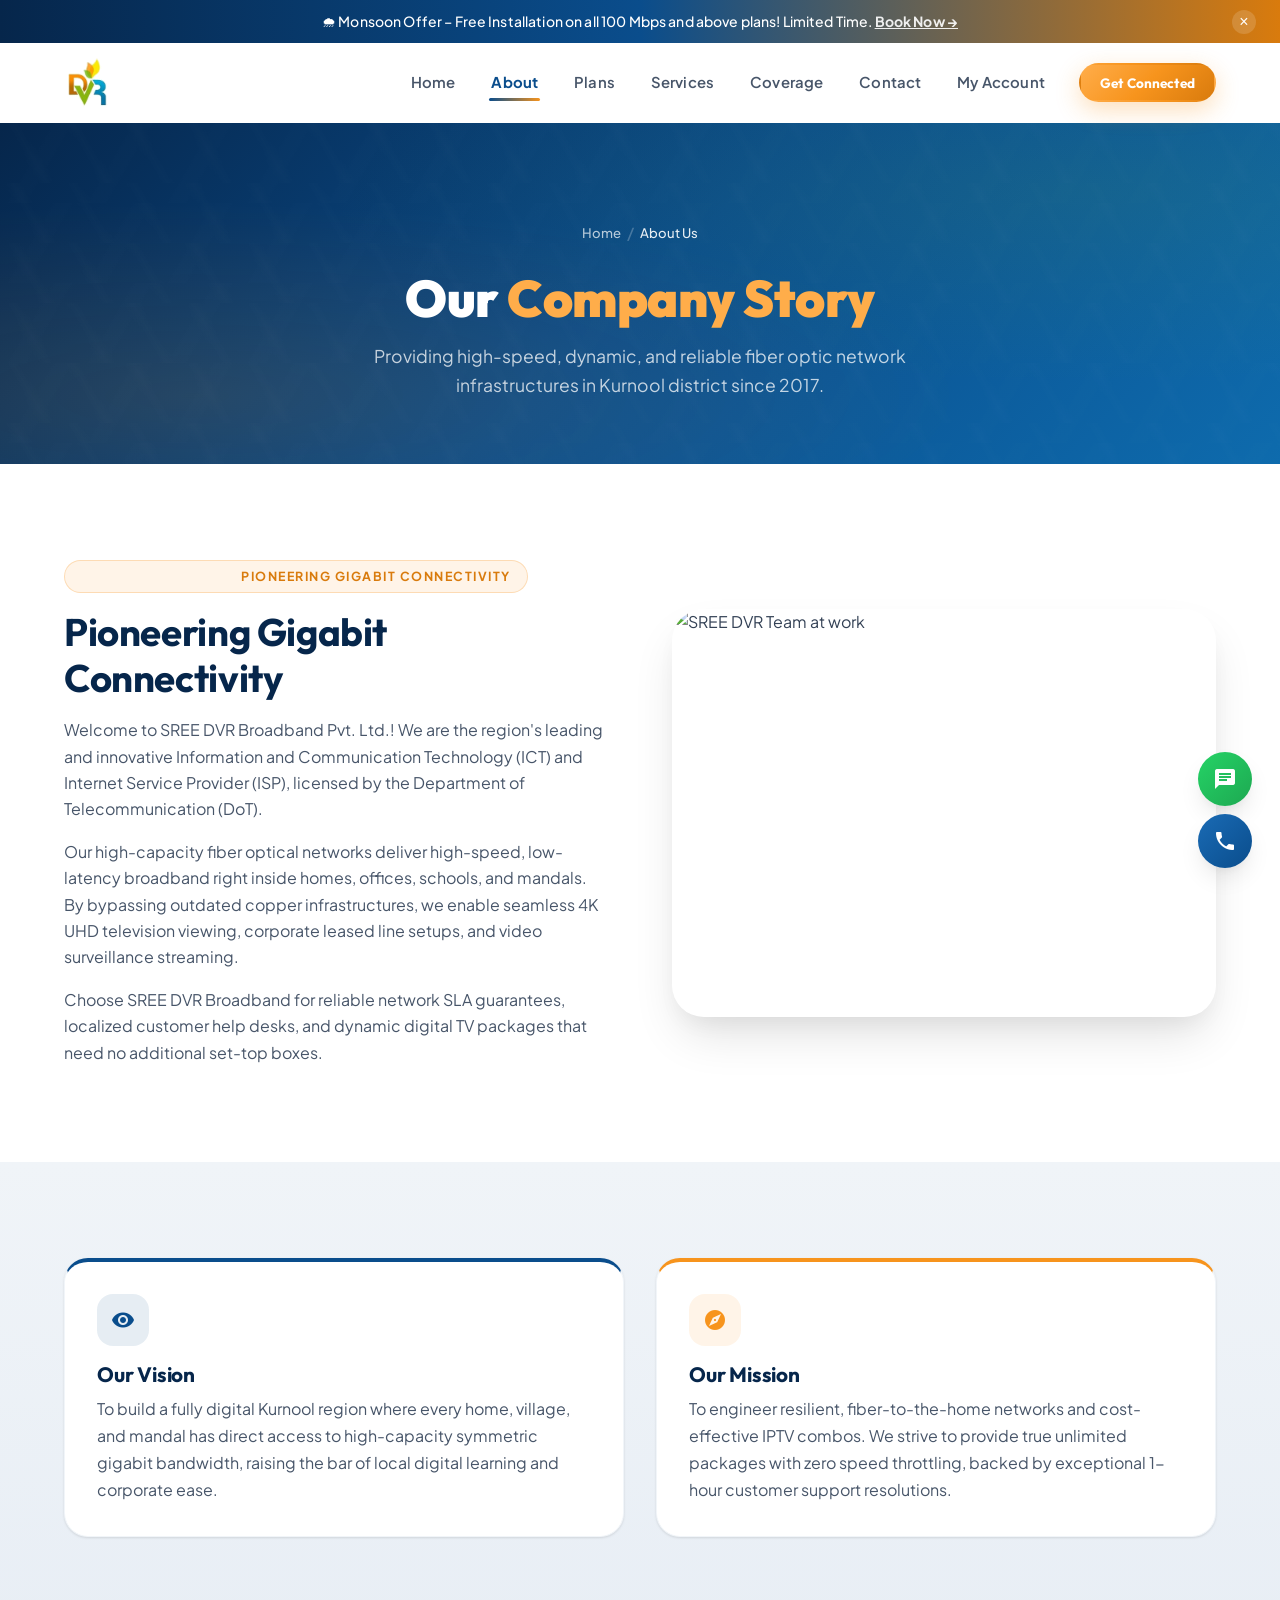
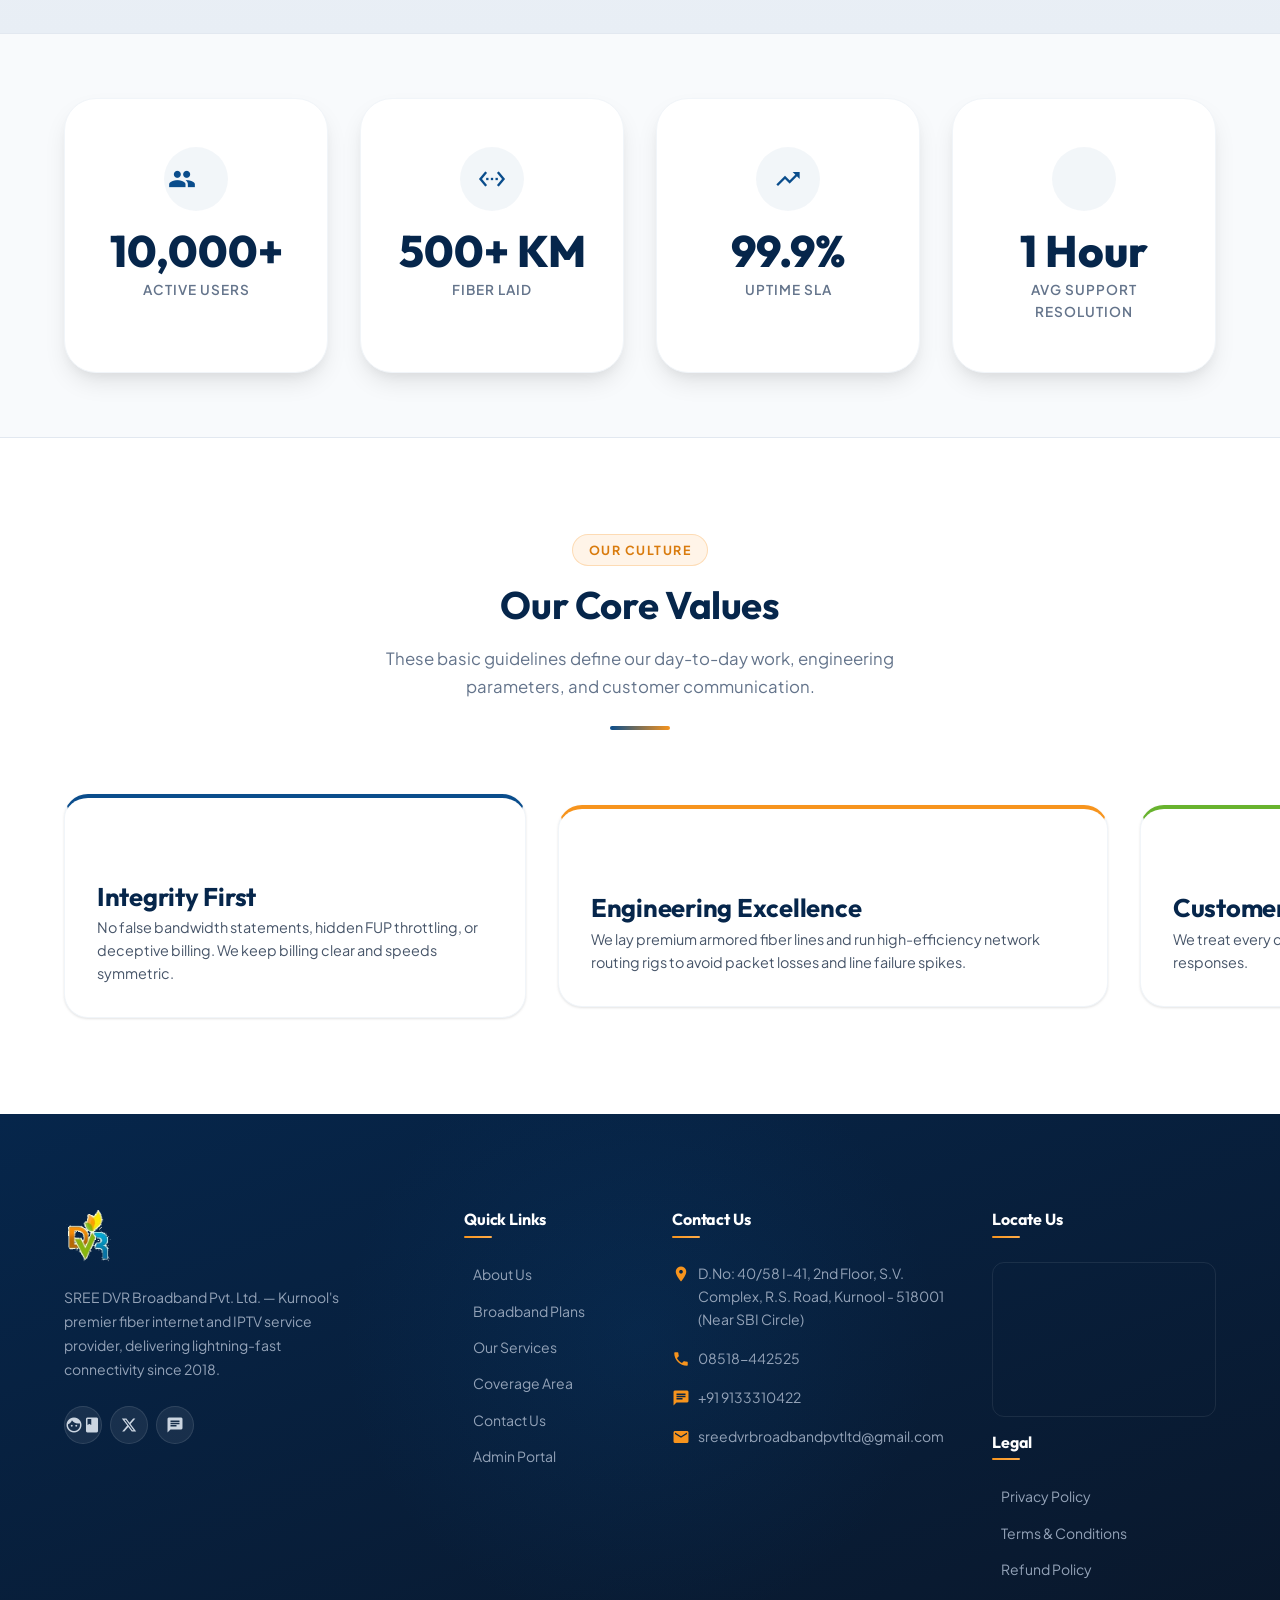
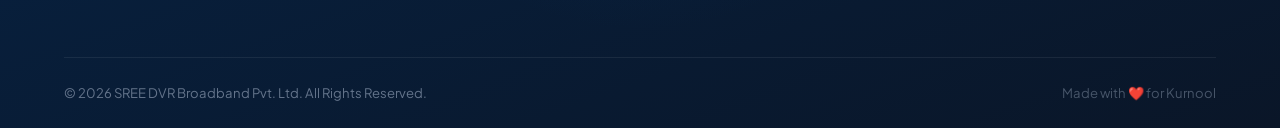
==== about.html @ 0793b3f1 "Initialize and update DVR Broadband website with modern UI/UX and logos" ====
<!DOCTYPE html>
<html lang="en">
<head>
    <meta charset="UTF-8">
    <meta name="viewport" content="width=device-width, initial-scale=1.0">
    <title>About Us | SREE DVR Broadband Pvt. Ltd.</title>
    <meta name="description" content="Discover SREE DVR Broadband's journey, our mission, vision, values, and how we deliver Kurnool's most reliable fiber optic network.">

    <link href="https://fonts.googleapis.com/icon?family=Material+Icons" rel="stylesheet">
    <link rel="stylesheet" href="css/variables.css">
    <link rel="stylesheet" href="css/main.css">
    <link rel="stylesheet" href="css/components.css">
    <link rel="stylesheet" href="css/animations.css">
    <link rel="stylesheet" href="css/pages.css">
    <link rel="icon" type="image/x-icon" href="favicon.ico">
</head>
<body>

    <!-- Promo Ribbon -->
    <div id="promoRibbon" class="promo-ribbon">
        <span id="promoText">Loading offers...</span>
        <button class="close-ribbon" onclick="dismissRibbon()">&times;</button>
    </div>

    <!-- Header -->
    <header class="main-header">
        <div class="container navbar">
            <a href="index.html" class="brand-logo">
                <img src="images/logo.png" alt="SREE DVR Broadband">
            </a>
            <nav class="nav-menu" id="navMenu">
                <a href="index.html" class="nav-link">Home</a>
                <a href="about.html" class="nav-link active">About</a>
                <a href="plans.html" class="nav-link">Plans</a>
                <a href="services.html" class="nav-link">Services</a>
                <a href="coverage.html" class="nav-link">Coverage</a>
                <a href="contact.html" class="nav-link">Contact</a>
                <a href="https://myaccount.dvrbroadband.net/" class="nav-link" target="_blank">My Account</a>
                <button onclick="openEnquiryModal('Header CTA')" class="btn btn-secondary btn-sm">Get Connected</button>
            </nav>
            <button class="menu-toggle" id="menuToggle" aria-label="Toggle Menu">
                <span></span><span></span><span></span>
            </button>
        </div>
    </header>

    <!-- Page Hero -->
    <section class="page-hero">
        <div class="page-hero-inner container animate-on-scroll fade-up">
            <div class="page-breadcrumb">
                <a href="index.html">Home</a>
                <span class="sep">/</span>
                <span class="current">About Us</span>
            </div>
            <h1 class="page-title">Our <span class="accent">Company Story</span></h1>
            <p class="page-subtitle">Providing high-speed, dynamic, and reliable fiber optic network infrastructures in Kurnool district since 2017.</p>
        </div>
    </section>

    <!-- About Content Section -->
    <section class="page-section">
        <div class="container">
            <div class="split-layout">
                <div class="animate-on-scroll slide-left">
                    <div class="section-tag">
                        <span class="material-icons" style="font-size:14px;">fiber_optic</span>
                        Pioneering Gigabit Connectivity
                    </div>
                    <h2 class="section-title" style="text-align:left; margin-bottom:var(--space-md);">Pioneering Gigabit Connectivity</h2>
                    <p style="margin-bottom:var(--space-md); color:var(--gray-600);">Welcome to SREE DVR Broadband Pvt. Ltd.! We are the region's leading and innovative Information and Communication Technology (ICT) and Internet Service Provider (ISP), licensed by the Department of Telecommunication (DoT).</p>
                    <p style="margin-bottom:var(--space-md); color:var(--gray-600);">Our high-capacity fiber optical networks deliver high-speed, low-latency broadband right inside homes, offices, schools, and mandals. By bypassing outdated copper infrastructures, we enable seamless 4K UHD television viewing, corporate leased line setups, and video surveillance streaming.</p>
                    <p style="color:var(--gray-600);">Choose SREE DVR Broadband for reliable network SLA guarantees, localized customer help desks, and dynamic digital TV packages that need no additional set-top boxes.</p>
                </div>
                <div class="split-image animate-on-scroll slide-right">
                    <img src="https://images.unsplash.com/photo-1522071820081-009f0129c71c?auto=format&fit=crop&q=80&w=800" alt="SREE DVR Team at work">
                </div>
            </div>
        </div>
    </section>

    <!-- Vision & Mission Strip -->
    <section class="page-section-alt">
        <div class="container">
            <div style="display:grid; grid-template-columns:1fr 1fr; gap:var(--space-xl);" class="split-layout">
                <div class="value-card animate-on-scroll slide-left" style="border-top: 4px solid var(--primary);">
                    <div class="value-icon" style="background:rgba(var(--primary-rgb),0.1); color:var(--primary);">
                        <span class="material-icons">visibility</span>
                    </div>
                    <h3 style="font-size:1.3rem; margin-bottom:var(--space-sm);">Our Vision</h3>
                    <p style="color:var(--gray-600); line-height:1.7;">To build a fully digital Kurnool region where every home, village, and mandal has direct access to high-capacity symmetric gigabit bandwidth, raising the bar of local digital learning and corporate ease.</p>
                </div>
                <div class="value-card animate-on-scroll slide-right" style="border-top: 4px solid var(--secondary);">
                    <div class="value-icon" style="background:rgba(var(--secondary-rgb),0.1); color:var(--secondary);">
                        <span class="material-icons">explore</span>
                    </div>
                    <h3 style="font-size:1.3rem; margin-bottom:var(--space-sm);">Our Mission</h3>
                    <p style="color:var(--gray-600); line-height:1.7;">To engineer resilient, fiber-to-the-home networks and cost-effective IPTV combos. We strive to provide true unlimited packages with zero speed throttling, backed by exceptional 1-hour customer support resolutions.</p>
                </div>
            </div>
        </div>
    </section>

    <!-- Stats Strip -->
    <section class="stats-band">
        <div class="container">
            <div class="stats-grid">
                <div class="stat-card animate-on-scroll fade-up stagger-1">
                    <div class="stat-icon-wrapper"><span class="material-icons">groups</span></div>
                    <div class="stat-number">10,000+</div>
                    <div class="stat-label">Active Users</div>
                </div>
                <div class="stat-card animate-on-scroll fade-up stagger-2">
                    <div class="stat-icon-wrapper"><span class="material-icons">settings_ethernet</span></div>
                    <div class="stat-number">500+ KM</div>
                    <div class="stat-label">Fiber Laid</div>
                </div>
                <div class="stat-card animate-on-scroll fade-up stagger-3">
                    <div class="stat-icon-wrapper"><span class="material-icons">trending_up</span></div>
                    <div class="stat-number">99.9%</div>
                    <div class="stat-label">Uptime SLA</div>
                </div>
                <div class="stat-card animate-on-scroll fade-up stagger-4">
                    <div class="stat-icon-wrapper"><span class="material-icons">support_agent</span></div>
                    <div class="stat-number">1 Hour</div>
                    <div class="stat-label">Avg Support Resolution</div>
                </div>
            </div>
        </div>
    </section>

    <!-- Core Values Section -->
    <section class="page-section">
        <div class="container">
            <div class="section-header animate-on-scroll fade-up">
                <span class="section-tag">Our Culture</span>
                <h2 class="section-title">Our Core Values</h2>
                <p class="section-desc">These basic guidelines define our day-to-day work, engineering parameters, and customer communication.</p>
                <div class="divider-line"></div>
            </div>
            
            <div style="display:grid; grid-template-columns:repeat(3,1fr); gap:var(--space-xl);" class="split-layout">
                <div class="value-card text-center animate-on-scroll fade-up stagger-1" style="border-top:4px solid var(--primary);">
                    <span class="material-icons" style="font-size:44px; color:var(--primary); margin-bottom:var(--space-sm);">handshake</span>
                    <h3 style="margin-bottom:var(--space-xs);">Integrity First</h3>
                    <p style="color:var(--gray-600); font-size:0.9rem; line-height:1.6;">No false bandwidth statements, hidden FUP throttling, or deceptive billing. We keep billing clear and speeds symmetric.</p>
                </div>
                <div class="value-card text-center animate-on-scroll fade-up stagger-2" style="border-top:4px solid var(--secondary);">
                    <span class="material-icons" style="font-size:44px; color:var(--secondary); margin-bottom:var(--space-sm);">engineering</span>
                    <h3 style="margin-bottom:var(--space-xs);">Engineering Excellence</h3>
                    <p style="color:var(--gray-600); font-size:0.9rem; line-height:1.6;">We lay premium armored fiber lines and run high-efficiency network routing rigs to avoid packet losses and line failure spikes.</p>
                </div>
                <div class="value-card text-center animate-on-scroll fade-up stagger-3" style="border-top:4px solid var(--accent);">
                    <span class="material-icons" style="font-size:44px; color:var(--accent); margin-bottom:var(--space-sm);">volunteer_activism</span>
                    <h3 style="margin-bottom:var(--space-xs);">Customer Focus</h3>
                    <p style="color:var(--gray-600); font-size:0.9rem; line-height:1.6;">We treat every customer request with urgency. Our field technicians and local operators live in Kurnool for instant responses.</p>
                </div>
            </div>
        </div>
    </section>

    <!-- Footer -->
    <footer class="main-footer">
        <div class="container">
            <div class="footer-grid">
                <div class="footer-brand">
                    <img src="images/logo.png" alt="SREE DVR Broadband" class="logo-img">
                    <p class="footer-tagline">SREE DVR Broadband Pvt. Ltd. — Kurnool's premier fiber internet and IPTV service provider, delivering lightning-fast connectivity since 2018.</p>
                    <div class="social-links">
                        <a href="#" class="social-icon"><i class="material-icons" style="font-size:18px;">facebook</i></a>
                        <a href="#" class="social-icon">
                            <svg style="width:16px;height:16px;fill:currentColor;" viewBox="0 0 24 24"><path d="M18.244 2.25h3.308l-7.227 8.26 8.502 11.24H16.17l-5.214-6.817L4.99 21.75H1.68l7.73-8.835L1.254 2.25H8.08l4.713 6.231zm-1.161 17.52h1.833L7.084 4.126H5.117z"/></svg>
                        </a>
                        <a href="https://wa.me/919133310422" target="_blank" class="social-icon">
                            <i class="material-icons" style="font-size:18px;">chat</i>
                        </a>
                    </div>
                </div>

                <div>
                    <h3 class="footer-heading">Quick Links</h3>
                    <ul class="footer-links">
                        <li><a href="about.html">About Us</a></li>
                        <li><a href="plans.html">Broadband Plans</a></li>
                        <li><a href="services.html">Our Services</a></li>
                        <li><a href="coverage.html">Coverage Area</a></li>
                        <li><a href="contact.html">Contact Us</a></li>
                        <li><a href="admin.html">Admin Portal</a></li>
                    </ul>
                </div>

                <div>
                    <h3 class="footer-heading">Contact Us</h3>
                    <ul class="footer-contact">
                        <li><i class="material-icons">room</i><span>2nd Floor, S.V. Complex, R.S. Road, Kurnool - 518001</span></li>
                        <li><i class="material-icons">phone</i><span>08518-442525</span></li>
                        <li><i class="material-icons">chat</i><span>+91 9133310422</span></li>
                        <li><i class="material-icons">email</i><span>sreedvrbroadbandpvtltd@gmail.com</span></li>
                    </ul>
                </div>

                <div>
                    <h3 class="footer-heading">Locate Us</h3>
                    <div class="map-container-footer">
                        <iframe src="https://www.google.com/maps/embed?pb=!1m18!1m12!1m3!1d3838.077271926665!2d78.03730221480572!3d15.828695989033327!2m3!1f0!2f0!3f0!3m2!1i1024!2i768!4f13.1!3m3!1m2!1s0x3bb5e3afdc7e9be1%3A0x64319647485013ef!2sHotel%20SV%20Regency%20Kurnool!5e0!3m2!1sen!2sin!4v1689182390234!5m2!1sen!2sin" allowfullscreen="" loading="lazy"></iframe>
                    </div>
                    <div style="margin-top:var(--space-md);">
                        <h3 class="footer-heading">Legal</h3>
                        <ul class="footer-links">
                            <li><a href="privacy.html">Privacy Policy</a></li>
                            <li><a href="terms.html">Terms & Conditions</a></li>
                            <li><a href="refund.html">Refund Policy</a></li>
                        </ul>
                    </div>
                </div>
            </div>

            <div class="footer-bottom">
                <p>&copy; 2026 SREE DVR Broadband Pvt. Ltd. All Rights Reserved.</p>
                <p style="color:var(--gray-600);">Made with ❤️ for Kurnool</p>
            </div>
        </div>
    </footer>

    <!-- Floating Action Buttons -->
    <div class="floating-actions">
        <a href="https://wa.me/919133310422" class="float-btn float-whatsapp" target="_blank" title="WhatsApp">
            <span class="material-icons">chat</span>
        </a>
        <a href="tel:08518442525" class="float-btn float-call" title="Call Us">
            <span class="material-icons">phone</span>
        </a>
        <button onclick="scrollToTop()" class="float-btn float-totop" id="scrollToTopBtn" title="Back to Top">
            <span class="material-icons">arrow_upward</span>
        </button>
    </div>

    <!-- Mobile Sticky Bar -->
    <div class="mobile-sticky-bar">
        <a href="tel:08518442525" class="bar-call"><span class="material-icons">phone</span> Call</a>
        <a href="https://wa.me/919133310422" class="bar-whatsapp" target="_blank"><span class="material-icons">chat</span> WhatsApp</a>
        <button onclick="openEnquiryModal('Mobile Bar')" class="bar-book"><span class="material-icons">bolt</span> Book Now</button>
    </div>

    <!-- Enquiry Modal -->
    <div class="modal-overlay" id="enquiryModal">
        <div class="modal-card">
            <button class="modal-close" onclick="closeEnquiryModal()">&times;</button>
            <h2 class="modal-title">Get Connected Today!</h2>
            <p class="modal-desc">Fill this quick form and our team will call you back within 15 minutes.</p>
            <form id="enquiryForm" onsubmit="submitEnquiry(event)">
                <input type="hidden" id="selectedSource" value="General Modal">
                <div class="form-group">
                    <label class="form-label" for="clientName">Full Name</label>
                    <input type="text" id="clientName" class="form-control" placeholder="Your full name" required>
                </div>
                <div class="form-group">
                    <label class="form-label" for="clientPhone">Mobile Number</label>
                    <input type="tel" id="clientPhone" class="form-control" placeholder="10-digit mobile number" pattern="[0-9]{10}" required>
                </div>
                <div class="form-group">
                    <label class="form-label" for="clientPlan">Preferred Plan</label>
                    <select id="clientPlan" class="form-control">
                        <option value="40 Mbps Standard">40 Mbps Standard (₹299/mo)</option>
                        <option value="100 Mbps Standard" selected>100 Mbps Standard (₹499/mo)</option>
                        <option value="100 Mbps HD Combo">100 Mbps HD Combo (₹753/mo)</option>
                        <option value="200 Mbps Premium">200 Mbps Premium (₹1099/mo)</option>
                        <option value="300 Mbps Enterprise">300 Mbps Enterprise (₹1299/mo)</option>
                    </select>
                </div>
                <div class="form-group">
                    <label class="form-label" for="clientArea">Your Area / Locality</label>
                    <input type="text" id="clientArea" class="form-control" placeholder="e.g. Budhawara Peta, Kurnool" required>
                </div>
                <div class="form-group">
                    <label class="form-label" for="clientMsg">Notes (Optional)</label>
                    <textarea id="clientMsg" class="form-control" placeholder="Any special requirements..."></textarea>
                </div>
                <button type="submit" class="btn btn-secondary btn-block btn-lg">
                    <span class="material-icons" style="font-size:18px;">flash_on</span>
                    Book Connection
                </button>
            </form>
        </div>
    </div>

    <!-- Firebase -->
    <script src="https://www.gstatic.com/firebasejs/10.8.0/firebase-app-compat.js"></script>
    <script src="https://www.gstatic.com/firebasejs/10.8.0/firebase-auth-compat.js"></script>
    <script src="https://www.gstatic.com/firebasejs/10.8.0/firebase-firestore-compat.js"></script>
    <script type="module" src="js/app.js"></script>
    <script type="module" src="js/main-pages.js"></script>

</body>
</html>
---- css/variables.css ----
/* ============================================================
   SREE DVR BROADBAND - CSS VARIABLES & DESIGN SYSTEM TOKENS
   ============================================================ */

:root {
    /* ─── Brand Color Palette ─── */
    --primary: #0A4D8C;
    --primary-rgb: 10, 77, 140;
    --primary-light: #1A6BB5;
    --primary-dark: #073A6A;

    --secondary: #F7941D;
    --secondary-rgb: 247, 148, 29;
    --secondary-light: #FFAD4A;
    --secondary-dark: #D97B0D;

    --accent: #68B32E;
    --accent-rgb: 104, 179, 46;
    --accent-light: #82D43A;
    --accent-dark: #52900F;

    --navy: #06264B;
    --navy-rgb: 6, 38, 75;
    --navy-light: #0D3A6E;

    --bg-light: #F0F4F8;
    --bg-white: #FFFFFF;
    --bg-dark: #0A1628;

    /* ─── Semantic Gradients ─── */
    --gradient-hero: linear-gradient(135deg, #06264B 0%, #0A4D8C 50%, #0E6BAD 100%);
    --gradient-hero-mesh: radial-gradient(ellipse at 20% 50%, rgba(10,77,140,0.4) 0%, transparent 60%), radial-gradient(ellipse at 80% 20%, rgba(247,148,29,0.12) 0%, transparent 50%), linear-gradient(160deg, #06264B 0%, #0A2B50 100%);
    --gradient-accent: linear-gradient(135deg, #0A4D8C 0%, #1A75D1 100%);
    --gradient-card: linear-gradient(180deg, #FFFFFF 0%, #F8FAFD 100%);
    --gradient-orange: linear-gradient(135deg, #F7941D 0%, #FFBA5A 100%);
    --gradient-blue: linear-gradient(135deg, #0A4D8C 0%, #2A8FE8 100%);
    --gradient-green: linear-gradient(135deg, #52900F 0%, #82D43A 100%);
    --gradient-dark: linear-gradient(160deg, #06264B 0%, #0A1628 100%);
    --gradient-section-alt: linear-gradient(180deg, #F0F4F8 0%, #E8EEF5 100%);
    --gradient-cta: linear-gradient(135deg, #0A4D8C 0%, #073A6A 40%, #06264B 100%);

    /* ─── Glow & Neon Accents ─── */
    --glow-primary: 0 0 20px rgba(10, 77, 140, 0.4), 0 0 40px rgba(10, 77, 140, 0.15);
    --glow-secondary: 0 0 20px rgba(247, 148, 29, 0.5), 0 0 40px rgba(247, 148, 29, 0.2);
    --glow-accent: 0 0 20px rgba(104, 179, 46, 0.4), 0 0 40px rgba(104, 179, 46, 0.15);

    /* ─── Neutral Palette ─── */
    --gray-50: #F8FAFC;
    --gray-100: #F1F5F9;
    --gray-200: #E2E8F0;
    --gray-300: #CBD5E1;
    --gray-400: #94A3B8;
    --gray-500: #64748B;
    --gray-600: #475569;
    --gray-700: #334155;
    --gray-800: #1E293B;
    --gray-900: #0F172A;

    /* ─── Typography Config ─── */
    --font-heading: 'Outfit', sans-serif;
    --font-body: 'Plus Jakarta Sans', sans-serif;

    /* ─── Spacing System ─── */
    --space-xs: 0.25rem;
    --space-sm: 0.5rem;
    --space-md: 1rem;
    --space-lg: 1.5rem;
    --space-xl: 2rem;
    --space-2xl: 3rem;
    --space-3xl: 4rem;
    --space-4xl: 6rem;
    --space-5xl: 8rem;

    /* ─── Layout Dimensions ─── */
    --header-height: 80px;
    --container-max-width: 1200px;

    /* ─── Shadows & Elevation ─── */
    --shadow-xs: 0 1px 2px 0 rgba(0, 0, 0, 0.05);
    --shadow-sm: 0 1px 3px 0 rgba(0, 0, 0, 0.08), 0 1px 2px 0 rgba(0, 0, 0, 0.04);
    --shadow-md: 0 4px 12px -1px rgba(0, 0, 0, 0.08), 0 2px 6px -1px rgba(0, 0, 0, 0.04);
    --shadow-lg: 0 12px 24px -4px rgba(0, 0, 0, 0.1), 0 6px 12px -4px rgba(0, 0, 0, 0.05);
    --shadow-xl: 0 24px 48px -8px rgba(0, 0, 0, 0.12), 0 12px 24px -8px rgba(0, 0, 0, 0.06);
    --shadow-2xl: 0 40px 80px -16px rgba(0, 0, 0, 0.15);
    --shadow-inset: inset 0 2px 4px 0 rgba(0, 0, 0, 0.06);
    --shadow-primary: 0 8px 24px rgba(10, 77, 140, 0.25);
    --shadow-secondary: 0 8px 24px rgba(247, 148, 29, 0.3);
    --shadow-accent: 0 8px 24px rgba(104, 179, 46, 0.25);

    /* ─── Border Radius ─── */
    --radius-xs: 0.25rem;
    --radius-sm: 0.5rem;
    --radius-md: 0.75rem;
    --radius-lg: 1rem;
    --radius-xl: 1.5rem;
    --radius-2xl: 2rem;
    --radius-full: 9999px;

    /* ─── Glassmorphism Presets ─── */
    --glass-bg: rgba(255, 255, 255, 0.75);
    --glass-bg-light: rgba(255, 255, 255, 0.92);
    --glass-bg-dark: rgba(6, 38, 75, 0.8);
    --glass-border: rgba(255, 255, 255, 0.25);
    --glass-border-dark: rgba(255, 255, 255, 0.1);
    --glass-blur: blur(16px);
    --glass-blur-lg: blur(24px);
    --glass-blur-sm: blur(8px);

    /* ─── Animation Transitions ─── */
    --transition-instant: 0.08s ease;
    --transition-fast: 0.18s ease;
    --transition-normal: 0.3s cubic-bezier(0.4, 0, 0.2, 1);
    --transition-slow: 0.5s cubic-bezier(0.4, 0, 0.2, 1);
    --transition-bounce: 0.5s cubic-bezier(0.34, 1.56, 0.64, 1);
    --transition-spring: 0.6s cubic-bezier(0.175, 0.885, 0.32, 1.275);

    /* ─── Z-Index Hierarchy ─── */
    --z-negative: -1;
    --z-normal: 1;
    --z-above: 10;
    --z-sticky: 100;
    --z-overlay: 500;
    --z-modal: 1000;
    --z-tooltip: 2000;
    --z-max: 9999;

    /* ─── Border Tokens ─── */
    --border-subtle: 1px solid var(--gray-100);
    --border-normal: 1px solid var(--gray-200);
    --border-primary: 1px solid rgba(var(--primary-rgb), 0.2);
}
---- css/main.css ----
/* ============================================================
   SREE DVR BROADBAND - MAIN STYLESHEET (BASE LAYOUTS & TRANSITIONS)
   ============================================================ */

@import url('https://fonts.googleapis.com/css2?family=Outfit:wght@300;400;500;600;700;800;900&family=Plus+Jakarta+Sans:ital,wght@0,300;0,400;0,500;0,600;0,700;0,800;1,400&display=swap');

/* --- Reset --- */
*, *::before, *::after {
    box-sizing: border-box;
    margin: 0;
    padding: 0;
}

html {
    scroll-behavior: smooth;
    font-size: 16px;
    -webkit-font-smoothing: antialiased;
    -moz-osx-font-smoothing: grayscale;
    text-rendering: optimizeLegibility;
}

body {
    font-family: var(--font-body);
    background-color: var(--bg-white);
    color: var(--gray-700);
    line-height: 1.65;
    overflow-x: hidden;
}

/* --- Headings --- */
h1, h2, h3, h4, h5, h6 {
    font-family: var(--font-heading);
    font-weight: 700;
    line-height: 1.2;
    color: var(--navy);
    letter-spacing: -0.01em;
}

h1 { font-size: clamp(2rem, 5vw, 3.5rem); }
h2 { font-size: clamp(1.6rem, 3.5vw, 2.4rem); }
h3 { font-size: clamp(1.2rem, 2.5vw, 1.6rem); }

a {
    color: inherit;
    text-decoration: none;
    transition: var(--transition-fast);
}

img {
    max-width: 100%;
    height: auto;
    display: block;
}

ul, ol { list-style: none; }

/* --- Container --- */
.container {
    width: 100%;
    max-width: var(--container-max-width);
    margin: 0 auto;
    padding: 0 var(--space-lg);
}

/* --- Scrollbar --- */
::-webkit-scrollbar { width: 8px; }
::-webkit-scrollbar-track { background: var(--gray-100); }
::-webkit-scrollbar-thumb {
    background: linear-gradient(180deg, var(--primary-light), var(--primary));
    border-radius: var(--radius-full);
}
::-webkit-scrollbar-thumb:hover { background: var(--navy); }

/* --- Selection --- */
::selection {
    background-color: var(--primary);
    color: #ffffff;
}

/* --- Section spacing --- */
section { position: relative; }

/* ============================================================
   PROMOTIONAL RIBBON
   ============================================================ */
.promo-ribbon {
    background: linear-gradient(90deg, var(--navy) 0%, var(--primary) 50%, var(--secondary-dark) 100%);
    color: #fff;
    padding: 10px var(--space-lg);
    text-align: center;
    font-size: 0.875rem;
    font-weight: 500;
    display: flex;
    justify-content: center;
    align-items: center;
    gap: var(--space-md);
    position: relative;
    z-index: var(--z-max);
    letter-spacing: 0.01em;
}

.promo-ribbon.hidden { display: none; }

.promo-ribbon a {
    text-decoration: underline;
    font-weight: 700;
    color: #fff;
    opacity: 0.9;
}

.promo-ribbon a:hover { opacity: 1; }

.promo-ribbon .close-ribbon {
    position: absolute;
    right: var(--space-lg);
    background: rgba(255,255,255,0.15);
    border: none;
    color: #fff;
    width: 24px;
    height: 24px;
    border-radius: 50%;
    font-size: 1rem;
    cursor: pointer;
    line-height: 1;
    display: flex;
    align-items: center;
    justify-content: center;
    transition: var(--transition-fast);
}

.promo-ribbon .close-ribbon:hover { background: rgba(255,255,255,0.3); }

/* ============================================================
   HEADER / NAVBAR
   ============================================================ */
.main-header {
    width: 100%;
    height: var(--header-height);
    background: var(--glass-bg-light);
    backdrop-filter: var(--glass-blur);
    -webkit-backdrop-filter: var(--glass-blur);
    border-bottom: 1px solid rgba(255,255,255,0.6);
    position: sticky;
    top: 0;
    z-index: var(--z-sticky);
    transition: height var(--transition-normal), background var(--transition-normal), box-shadow var(--transition-normal);
}

.main-header::after {
    content: '';
    position: absolute;
    bottom: 0;
    left: 0;
    width: 100%;
    height: 2px;
    background: linear-gradient(90deg, var(--primary), var(--secondary), var(--accent));
    opacity: 0;
    transition: opacity var(--transition-normal);
}

.main-header.scrolled {
    box-shadow: 0 4px 24px rgba(6, 38, 75, 0.10);
    height: 68px;
    background: rgba(255, 255, 255, 0.96);
}

.main-header.scrolled::after { opacity: 1; }

.navbar {
    display: flex;
    justify-content: space-between;
    align-items: center;
    height: 100%;
}

.brand-logo {
    display: flex;
    align-items: center;
    gap: var(--space-sm);
    font-family: var(--font-heading);
    font-weight: 800;
    font-size: 1.5rem;
    color: var(--primary);
    transition: var(--transition-normal);
}

.brand-logo:hover { opacity: 0.9; transform: scale(1.02); }
.brand-logo img { height: 50px; width: auto; }

.nav-menu {
    display: flex;
    align-items: center;
    gap: var(--space-xl);
}

.nav-link {
    font-weight: 600;
    color: var(--gray-600);
    font-size: 0.93rem;
    position: relative;
    padding: var(--space-xs) 2px;
    letter-spacing: 0.01em;
}

.nav-link:hover { color: var(--primary); }

.nav-link::after {
    content: '';
    position: absolute;
    bottom: -2px;
    left: 0;
    width: 0;
    height: 2.5px;
    background: linear-gradient(90deg, var(--primary), var(--secondary));
    border-radius: var(--radius-full);
    transition: width var(--transition-normal);
}

.nav-link:hover::after,
.nav-link.active::after { width: 100%; }

.nav-link.active { color: var(--primary); font-weight: 700; }

/* --- Mobile Menu Toggle --- */
.menu-toggle {
    display: none;
    background: none;
    border: none;
    cursor: pointer;
    padding: var(--space-xs);
    z-index: var(--z-max);
    border-radius: var(--radius-sm);
    transition: background var(--transition-fast);
}

.menu-toggle:hover { background: var(--gray-100); }

.menu-toggle span {
    display: block;
    width: 24px;
    height: 2.5px;
    background: var(--navy);
    margin: 5px 0;
    border-radius: var(--radius-full);
    transition: var(--transition-normal);
}

/* ============================================================
   FOOTER
   ============================================================ */
.main-footer {
    background: var(--gradient-dark);
    color: var(--gray-400);
    padding-top: var(--space-4xl);
    padding-bottom: var(--space-lg);
    border-top: none;
    position: relative;
    overflow: hidden;
}

/* Decorative orb behind footer */
.main-footer::before {
    content: '';
    position: absolute;
    top: -80px;
    left: 50%;
    transform: translateX(-50%);
    width: 600px;
    height: 600px;
    background: radial-gradient(ellipse, rgba(10, 77, 140, 0.18) 0%, transparent 70%);
    pointer-events: none;
}

.footer-grid {
    display: grid;
    grid-template-columns: 2.2fr 1fr 1.4fr 1.4fr;
    gap: var(--space-2xl);
    margin-bottom: var(--space-3xl);
    position: relative;
}

.footer-brand .logo-img {
    height: 52px;
    width: auto;
    margin-bottom: var(--space-lg);
}

.footer-brand .footer-tagline {
    font-size: 0.875rem;
    line-height: 1.7;
    color: var(--gray-400);
    margin-bottom: var(--space-lg);
    max-width: 280px;
}

.social-links { display: flex; gap: var(--space-sm); }

.social-icon {
    display: flex;
    align-items: center;
    justify-content: center;
    width: 38px;
    height: 38px;
    background: rgba(255,255,255,0.07);
    border: 1px solid rgba(255,255,255,0.1);
    border-radius: var(--radius-full);
    color: var(--gray-300);
    transition: var(--transition-normal);
    font-size: 18px;
}

.social-icon:hover {
    background: var(--secondary);
    border-color: var(--secondary);
    color: #fff;
    transform: translateY(-3px);
    box-shadow: var(--shadow-secondary);
}

.footer-heading {
    color: #fff;
    font-size: 1rem;
    font-weight: 700;
    margin-bottom: var(--space-lg);
    position: relative;
    padding-bottom: var(--space-sm);
}

.footer-heading::after {
    content: '';
    position: absolute;
    bottom: 0;
    left: 0;
    width: 28px;
    height: 2px;
    background: linear-gradient(90deg, var(--secondary), var(--secondary-light));
    border-radius: var(--radius-full);
}

.footer-links li { margin-bottom: 10px; }

.footer-links a {
    font-size: 0.875rem;
    color: var(--gray-400);
    transition: var(--transition-fast);
    display: inline-flex;
    align-items: center;
    gap: 4px;
}

.footer-links a::before {
    content: '›';
    color: var(--secondary);
    opacity: 0;
    transform: translateX(-4px);
    transition: var(--transition-fast);
    font-size: 1rem;
}

.footer-links a:hover {
    color: #fff;
    padding-left: 6px;
}

.footer-links a:hover::before { opacity: 1; transform: translateX(0); }

.footer-contact li {
    display: flex;
    align-items: flex-start;
    gap: var(--space-sm);
    margin-bottom: var(--space-md);
    font-size: 0.875rem;
    color: var(--gray-400);
}

.footer-contact i {
    color: var(--secondary);
    margin-top: 3px;
    font-size: 18px;
    flex-shrink: 0;
}

.map-container-footer {
    height: 155px;
    border-radius: var(--radius-md);
    overflow: hidden;
    margin-top: var(--space-sm);
    border: 1px solid rgba(255,255,255,0.08);
}

.map-container-footer iframe { width: 100%; height: 100%; border: 0; }

.footer-bottom {
    border-top: 1px solid rgba(255,255,255,0.07);
    padding-top: var(--space-lg);
    display: flex;
    justify-content: space-between;
    align-items: center;
    font-size: 0.82rem;
    flex-wrap: wrap;
    gap: var(--space-md);
    color: var(--gray-500);
    position: relative;
}

.footer-bottom-links { display: flex; gap: var(--space-lg); }

.footer-bottom-links a { color: var(--gray-500); }
.footer-bottom-links a:hover { color: var(--secondary); }

/* ============================================================
   GLOBAL SECTION HEADERS
   ============================================================ */
.section-header {
    text-align: center;
    margin-bottom: var(--space-3xl);
}

.section-tag {
    display: inline-flex;
    align-items: center;
    gap: 6px;
    background: rgba(var(--secondary-rgb), 0.1);
    border: 1px solid rgba(var(--secondary-rgb), 0.25);
    color: var(--secondary-dark);
    padding: 5px 16px;
    border-radius: var(--radius-full);
    font-size: 0.78rem;
    font-weight: 700;
    letter-spacing: 1.5px;
    text-transform: uppercase;
    margin-bottom: var(--space-md);
}

.section-title {
    font-size: clamp(1.7rem, 3.5vw, 2.4rem);
    color: var(--navy);
    margin-bottom: var(--space-md);
    line-height: 1.2;
}

.section-title strong,
.section-title .highlight {
    background: linear-gradient(135deg, var(--primary), var(--primary-light));
    -webkit-background-clip: text;
    -webkit-text-fill-color: transparent;
    background-clip: text;
}

.section-desc {
    color: var(--gray-500);
    max-width: 600px;
    margin: 0 auto;
    font-size: 1.05rem;
    line-height: 1.7;
}

/* Divider accent line beneath section heading */
.section-header .divider-line {
    width: 60px;
    height: 4px;
    background: linear-gradient(90deg, var(--primary), var(--secondary));
    border-radius: var(--radius-full);
    margin: var(--space-lg) auto 0;
}

/* ============================================================
   RESPONSIVE
   ============================================================ */
@media (max-width: 1024px) {
    .footer-grid { grid-template-columns: 1fr 1fr; gap: var(--space-xl); }
}

@media (max-width: 768px) {
    :root { --header-height: 70px; }

    .menu-toggle { display: flex; flex-direction: column; }

    .nav-menu {
        position: fixed;
        top: 0;
        right: -100%;
        width: min(320px, 85%);
        height: 100vh;
        background: #fff;
        flex-direction: column;
        align-items: flex-start;
        padding: 100px var(--space-xl) var(--space-xl);
        gap: var(--space-lg);
        transition: right var(--transition-normal);
        box-shadow: -8px 0 40px rgba(6,38,75,0.15);
        z-index: calc(var(--z-sticky) - 1);
    }

    .nav-menu.open { right: 0; }

    .nav-link { font-size: 1.1rem; width: 100%; }

    .nav-link::after { bottom: -4px; }

    .menu-toggle.active span:nth-child(1) { transform: translateY(7.5px) rotate(45deg); }
    .menu-toggle.active span:nth-child(2) { opacity: 0; transform: scaleX(0); }
    .menu-toggle.active span:nth-child(3) { transform: translateY(-7.5px) rotate(-45deg); }

    .footer-grid { grid-template-columns: 1fr; gap: var(--space-xl); }

    .footer-bottom { flex-direction: column; text-align: center; }
}


/* --- Global Grid Layouts --- */
.plans-grid {
    display: grid;
    grid-template-columns: repeat(auto-fit, minmax(310px, 1fr));
    gap: var(--space-xl);
    margin-top: var(--space-xl);
}

.why-grid {
    display: grid;
    grid-template-columns: repeat(3, 1fr);
    gap: var(--space-xl);
    margin-top: var(--space-xl);
}

@media (max-width: 992px) {
    .why-grid {
        grid-template-columns: repeat(2, 1fr);
    }
}

@media (max-width: 600px) {
    .why-grid {
        grid-template-columns: 1fr;
    }
}

.testimonials-grid {
    display: grid;
    grid-template-columns: repeat(auto-fit, minmax(290px, 1fr));
    gap: var(--space-xl);
    margin-top: var(--space-xl);
}

.blog-grid {
    display: grid;
    grid-template-columns: repeat(auto-fit, minmax(290px, 1fr));
    gap: var(--space-xl);
    margin-top: var(--space-xl);
}


/* --- Stats Band Grid --- */
.stats-band {
    background: var(--gray-50);
    padding: var(--space-3xl) 0;
    border-top: 1px solid var(--gray-200);
    border-bottom: 1px solid var(--gray-200);
}

.stats-grid {
    display: grid;
    grid-template-columns: repeat(4, 1fr);
    gap: var(--space-xl);
}

@media (max-width: 992px) {
    .stats-grid {
        grid-template-columns: repeat(2, 1fr);
    }
}

@media (max-width: 576px) {
    .stats-grid {
        grid-template-columns: 1fr;
    }
}
---- css/components.css ----
/* ============================================================
   SREE DVR BROADBAND - COMPONENT STYLESHEET (PREMIUM UI)
   ============================================================ */

/* ============================================================
   BUTTONS
   ============================================================ */
.btn {
    display: inline-flex;
    align-items: center;
    justify-content: center;
    gap: var(--space-sm);
    font-family: var(--font-heading);
    font-weight: 700;
    font-size: 0.95rem;
    padding: 0.8rem 1.9rem;
    border-radius: var(--radius-full);
    border: 2px solid transparent;
    cursor: pointer;
    transition: all var(--transition-normal);
    user-select: none;
    text-align: center;
    white-space: nowrap;
    letter-spacing: 0.01em;
    position: relative;
    overflow: hidden;
}

/* Ripple effect on all buttons */
.btn::after {
    content: '';
    position: absolute;
    inset: 0;
    background: rgba(255,255,255,0.15);
    border-radius: inherit;
    opacity: 0;
    transition: opacity var(--transition-fast);
}
.btn:active::after { opacity: 1; }

.btn-primary {
    background: linear-gradient(135deg, var(--primary-light) 0%, var(--primary) 50%, var(--primary-dark) 100%);
    color: #fff;
    box-shadow: var(--shadow-primary);
}
.btn-primary:hover {
    transform: translateY(-3px);
    box-shadow: 0 12px 32px rgba(var(--primary-rgb), 0.4);
    background: linear-gradient(135deg, var(--primary) 0%, var(--primary-dark) 100%);
}

.btn-secondary {
    background: linear-gradient(135deg, var(--secondary-light) 0%, var(--secondary) 50%, var(--secondary-dark) 100%);
    color: #fff;
    box-shadow: var(--shadow-secondary);
}
.btn-secondary:hover {
    transform: translateY(-3px);
    box-shadow: 0 12px 32px rgba(var(--secondary-rgb), 0.45);
}

.btn-accent {
    background: linear-gradient(135deg, var(--accent-light) 0%, var(--accent) 50%, var(--accent-dark) 100%);
    color: #fff;
    box-shadow: var(--shadow-accent);
}
.btn-accent:hover {
    transform: translateY(-3px);
    box-shadow: 0 12px 32px rgba(var(--accent-rgb), 0.4);
}

.btn-white {
    background: #ffffff;
    color: var(--primary-dark);
    box-shadow: var(--shadow-md);
}
.btn-white:hover {
    background: var(--bg-light);
    transform: translateY(-3px);
    box-shadow: var(--shadow-lg);
    color: var(--primary-dark);
}

.btn-outline {
    background: transparent;
    color: var(--primary);
    border-color: var(--primary);
}
.btn-outline:hover {
    background: var(--primary);
    color: #fff;
    transform: translateY(-2px);
    box-shadow: var(--shadow-primary);
}

.btn-outline-white {
    background: transparent;
    color: #fff;
    border-color: rgba(255,255,255,0.5);
}
.btn-outline-white:hover {
    background: rgba(255,255,255,0.15);
    border-color: #fff;
    transform: translateY(-2px);
}

.btn-white {
    background: #fff;
    color: var(--primary);
    box-shadow: var(--shadow-md);
}
.btn-white:hover {
    background: var(--gray-50);
    transform: translateY(-3px);
    box-shadow: var(--shadow-lg);
}

.btn-ghost {
    background: rgba(255,255,255,0.1);
    color: #fff;
    border-color: rgba(255,255,255,0.2);
    backdrop-filter: var(--glass-blur-sm);
}
.btn-ghost:hover {
    background: rgba(255,255,255,0.2);
    transform: translateY(-2px);
}

.btn-sm { padding: 0.55rem 1.2rem; font-size: 0.85rem; }
.btn-lg { padding: 1.05rem 2.4rem; font-size: 1.05rem; }
.btn-xl { padding: 1.2rem 2.8rem; font-size: 1.15rem; }
.btn-block { display: flex; width: 100%; }

/* Icon-only round button */
.btn-icon {
    width: 46px;
    height: 46px;
    padding: 0;
    border-radius: var(--radius-full);
}
.btn-icon.btn-sm { width: 36px; height: 36px; }

/* ============================================================
   CARDS
   ============================================================ */
.card {
    background: #fff;
    border-radius: var(--radius-xl);
    box-shadow: var(--shadow-md);
    padding: var(--space-xl);
    border: 1px solid var(--gray-100);
    transition: all var(--transition-normal);
    position: relative;
    overflow: hidden;
}

.card::before {
    content: '';
    position: absolute;
    top: 0;
    left: 0;
    right: 0;
    height: 3px;
    background: linear-gradient(90deg, var(--primary), var(--secondary));
    opacity: 0;
    transition: opacity var(--transition-normal);
    border-radius: var(--radius-xl) var(--radius-xl) 0 0;
}

.card:hover {
    transform: translateY(-8px);
    box-shadow: var(--shadow-xl);
    border-color: transparent;
}

.card:hover::before { opacity: 1; }

/* --- Plan Card --- */
.plan-card {
    display: flex;
    flex-direction: column;
    height: 100%;
    border: 2px solid var(--gray-100);
    transition: all var(--transition-normal);
}

.plan-card.popular {
    border-color: var(--primary);
    box-shadow: 0 16px 48px rgba(var(--primary-rgb), 0.18);
}

.plan-card.popular:hover {
    box-shadow: 0 24px 64px rgba(var(--primary-rgb), 0.28);
}

.plan-badge {
    position: absolute;
    top: 18px;
    right: -32px;
    background: linear-gradient(135deg, var(--secondary), var(--secondary-dark));
    color: #fff;
    font-weight: 800;
    font-size: 0.72rem;
    padding: 5px 38px;
    transform: rotate(45deg);
    text-transform: uppercase;
    letter-spacing: 1.5px;
    box-shadow: 0 2px 12px rgba(var(--secondary-rgb), 0.4);
}

.plan-header {
    border-bottom: 1px solid var(--gray-100);
    padding-bottom: var(--space-lg);
    margin-bottom: var(--space-lg);
}

.plan-category-badge {
    display: inline-flex;
    align-items: center;
    gap: 4px;
    font-size: 0.72rem;
    font-weight: 700;
    text-transform: uppercase;
    letter-spacing: 1px;
    padding: 3px 10px;
    border-radius: var(--radius-full);
    background: rgba(var(--primary-rgb), 0.08);
    color: var(--primary);
    margin-bottom: var(--space-sm);
}

.plan-name {
    font-size: 1.3rem;
    margin-bottom: var(--space-xs);
    color: var(--navy);
    font-weight: 800;
}

.plan-speed {
    font-size: 3rem;
    font-weight: 900;
    color: var(--primary);
    line-height: 1;
    margin: var(--space-sm) 0 var(--space-xs);
    background: linear-gradient(135deg, var(--primary), var(--primary-light));
    -webkit-background-clip: text;
    -webkit-text-fill-color: transparent;
    background-clip: text;
}

.plan-price-wrapper {
    display: flex;
    align-items: baseline;
    gap: 4px;
    margin-top: var(--space-sm);
}

.plan-currency {
    font-size: 1.2rem;
    font-weight: 700;
    color: var(--gray-600);
}

.plan-price {
    font-size: 2.5rem;
    font-weight: 900;
    color: var(--navy);
    line-height: 1;
}

.plan-period {
    color: var(--gray-400);
    font-size: 0.88rem;
}

.plan-features {
    list-style: none;
    margin-bottom: var(--space-xl);
    flex-grow: 1;
}

.plan-features li {
    display: flex;
    align-items: center;
    gap: var(--space-sm);
    margin-bottom: 12px;
    font-size: 0.9rem;
    color: var(--gray-600);
}

.plan-features i {
    color: var(--accent);
    font-size: 1.1rem;
    flex-shrink: 0;
}

.plan-otts {
    display: flex;
    flex-wrap: wrap;
    gap: var(--space-xs);
    justify-content: center;
    margin-bottom: var(--space-lg);
    padding-top: var(--space-md);
    border-top: 1px dashed var(--gray-200);
}

.plan-ott-logo {
    width: 30px;
    height: 30px;
    border-radius: var(--radius-sm);
    object-fit: contain;
    border: 1px solid var(--gray-200);
    background: #fff;
    padding: 2px;
}

/* --- Feature / Why Us Card --- */
.feature-card {
    text-align: center;
    padding: var(--space-2xl) var(--space-xl);
    border-radius: var(--radius-2xl);
}

.feature-icon-wrapper {
    display: inline-flex;
    align-items: center;
    justify-content: center;
    width: 76px;
    height: 76px;
    background: rgba(var(--primary-rgb), 0.07);
    border: 2px solid rgba(var(--primary-rgb), 0.12);
    border-radius: var(--radius-xl);
    color: var(--primary);
    font-size: 1.9rem;
    margin-bottom: var(--space-lg);
    transition: all var(--transition-bounce);
}

.feature-card:hover .feature-icon-wrapper {
    background: linear-gradient(135deg, var(--primary), var(--primary-light));
    border-color: transparent;
    color: #fff;
    transform: scale(1.1) rotate(-6deg);
    box-shadow: var(--shadow-primary);
}

.feature-title {
    font-size: 1.2rem;
    margin-bottom: var(--space-sm);
    font-weight: 700;
}

.feature-desc {
    color: var(--gray-500);
    font-size: 0.9rem;
    line-height: 1.65;
}

/* --- Stat Counter Card --- */
.stat-card {
    background: var(--bg-white);
    border: 1px solid var(--gray-100);
    border-radius: var(--radius-2xl);
    padding: var(--space-2xl) var(--space-xl);
    text-align: center;
    box-shadow: var(--shadow-lg);
    transition: all var(--transition-bounce);
    position: relative;
    overflow: hidden;
}

.stat-card::before {
    content: '';
    position: absolute;
    top: 0;
    left: 0;
    width: 100%;
    height: 4px;
    background: linear-gradient(90deg, var(--primary), var(--secondary));
    opacity: 0;
    transition: opacity var(--transition-normal);
}

.stat-card:hover {
    transform: translateY(-8px);
    box-shadow: var(--shadow-xl);
}

.stat-card:hover::before {
    opacity: 1;
}

.stat-icon-wrapper {
    display: inline-flex;
    align-items: center;
    justify-content: center;
    width: 64px;
    height: 64px;
    background: rgba(var(--primary-rgb), 0.05);
    border-radius: 50%;
    color: var(--primary);
    margin-bottom: var(--space-md);
    transition: all var(--transition-fast);
}

.stat-card:hover .stat-icon-wrapper {
    background: var(--primary);
    color: #fff;
    transform: scale(1.1);
}

.stat-icon-wrapper .material-icons {
    font-size: 28px;
}

.stat-number {
    font-size: 2.75rem;
    font-weight: 800;
    color: var(--navy);
    font-family: var(--font-heading);
    line-height: 1.1;
    margin-bottom: var(--space-xs);
}

.stat-label {
    font-size: 0.85rem;
    color: var(--gray-500);
    font-weight: 600;
    text-transform: uppercase;
    letter-spacing: 1px;
}

.stat-icon {
    font-size: 1.5rem;
    margin-bottom: var(--space-sm);
    opacity: 0.8;
}

/* --- Service Card --- */
.service-card {
    background: #fff;
    border-radius: var(--radius-2xl);
    overflow: hidden;
    box-shadow: var(--shadow-md);
    border: 1px solid var(--gray-100);
    transition: all var(--transition-normal);
}

.service-card:hover {
    transform: translateY(-6px);
    box-shadow: var(--shadow-xl);
}

.service-img {
    height: 200px;
    overflow: hidden;
    position: relative;
}

.service-img img {
    width: 100%;
    height: 100%;
    object-fit: cover;
    transition: transform 0.6s ease;
}

.service-card:hover .service-img img { transform: scale(1.08); }

.service-body { padding: var(--space-xl); }

/* ============================================================
   COMPARISON TABLE
   ============================================================ */
.comparison-wrapper {
    overflow-x: auto;
    border-radius: var(--radius-xl);
    box-shadow: var(--shadow-lg);
    border: 1px solid var(--gray-200);
    background: #fff;
}

.comparison-table {
    width: 100%;
    border-collapse: collapse;
    text-align: left;
    min-width: 800px;
}

.comparison-table th, .comparison-table td {
    padding: var(--space-lg) var(--space-xl);
    border-bottom: 1px solid var(--gray-100);
}

.comparison-table thead th {
    background: var(--navy);
    color: #fff;
    font-family: var(--font-heading);
    font-weight: 700;
    font-size: 0.95rem;
}

.comparison-table thead th:first-child { border-radius: var(--radius-xl) 0 0 0; }
.comparison-table thead th:last-child  { border-radius: 0 var(--radius-xl) 0 0; }

.comparison-table tbody tr:hover td { background: var(--gray-50); }

.comparison-table .highlight-col {
    background: rgba(var(--primary-rgb), 0.03);
    border-left: 2px solid var(--secondary);
    border-right: 2px solid var(--secondary);
    position: relative;
}

.comparison-table th.highlight-col {
    background: var(--navy-light) !important;
    border-top: 4px solid var(--secondary);
    color: #fff;
    position: relative;
}



.comparison-table td.highlight-col:last-child {
    border-bottom: 3px solid var(--secondary);
}

/* ============================================================
   AVAILABILITY CHECKER
   ============================================================ */
.checker-card {
    background: var(--gradient-hero-mesh);
    color: #fff;
    border-radius: var(--radius-2xl);
    padding: var(--space-3xl) var(--space-3xl);
    box-shadow: var(--shadow-2xl);
    border: 1px solid rgba(255, 255, 255, 0.1);
    position: relative;
    overflow: hidden;
    display: grid;
    grid-template-columns: 1.25fr 1fr;
    gap: var(--space-2xl);
    align-items: center;
}

.checker-card::before {
    content: '';
    position: absolute;
    top: -60px;
    right: -60px;
    width: 300px;
    height: 300px;
    background: radial-gradient(ellipse, rgba(247,148,29,0.15) 0%, transparent 70%);
    pointer-events: none;
}

.checker-card h2 {
    color: #fff;
    margin-bottom: var(--space-sm);
    font-size: clamp(1.5rem, 3vw, 2.25rem);
    line-height: 1.25;
}

.checker-card p {
    color: rgba(255,255,255,0.85);
    font-size: 0.95rem;
    line-height: 1.6;
}

.checker-form {
    display: flex;
    gap: var(--space-sm);
    width: 100%;
}

.checker-input-wrapper { flex-grow: 1; position: relative; }

.checker-input {
    width: 100%;
    padding: 1rem 1.5rem;
    border-radius: var(--radius-full);
    border: 2px solid rgba(255,255,255,0.2);
    background: rgba(255,255,255,0.1);
    color: #fff;
    font-size: 0.95rem;
    font-family: var(--font-body);
    outline: none;
    transition: var(--transition-normal);
    backdrop-filter: var(--glass-blur-sm);
}

.checker-input::placeholder { color: rgba(255,255,255,0.55); }

.checker-input:focus {
    background: rgba(255,255,255,0.15);
    border-color: var(--secondary);
    box-shadow: 0 0 0 4px rgba(247, 148, 29, 0.25);
}

.checker-results {
    grid-column: span 2;
    margin-top: var(--space-md);
    padding: var(--space-md) var(--space-lg);
    border-radius: var(--radius-lg);
    font-weight: 600;
    display: none;
    font-size: 0.95rem;
}

.checker-results.available  { background: rgba(104,179,46,0.2);  border: 1px solid rgba(104,179,46,0.5);  color: #A8F06A; }
.checker-results.coming-soon { background: rgba(247,148,29,0.2); border: 1px solid rgba(247,148,29,0.5); color: #FFCA7A; }
.checker-results.unavailable { background: rgba(239,68,68,0.2);  border: 1px solid rgba(239,68,68,0.4);  color: #FCA5A5; }

@media (max-width: 992px) {
    .checker-card {
        grid-template-columns: 1fr;
        gap: var(--space-lg);
        padding: var(--space-2xl) var(--space-xl);
    }
    .checker-results {
        grid-column: span 1;
    }
}

@media (max-width: 576px) {
    .checker-form {
        flex-direction: column;
    }
}

/* ============================================================
   TIMELINE
   ============================================================ */
.timeline {
    position: relative;
    max-width: 800px;
    margin: 0 auto;
    padding: var(--space-xl) 0;
}

.timeline::before {
    content: '';
    position: absolute;
    top: 0;
    bottom: 0;
    left: 42px;
    width: 3px;
    background: linear-gradient(180deg, var(--primary), var(--secondary));
    border-radius: var(--radius-full);
    opacity: 0.3;
}

.timeline-item {
    position: relative;
    padding-left: 90px;
    margin-bottom: var(--space-2xl);
}

.timeline-dot {
    position: absolute;
    left: 22px;
    top: 4px;
    width: 44px;
    height: 44px;
    border-radius: var(--radius-full);
    background: linear-gradient(135deg, var(--primary), var(--primary-light));
    color: #fff;
    display: flex;
    align-items: center;
    justify-content: center;
    font-weight: 800;
    font-family: var(--font-heading);
    font-size: 1rem;
    box-shadow: 0 0 0 5px rgba(var(--primary-rgb), 0.1), var(--shadow-primary);
}

.timeline-content {
    background: #fff;
    padding: var(--space-lg) var(--space-xl);
    border-radius: var(--radius-xl);
    box-shadow: var(--shadow-md);
    border: 1px solid var(--gray-100);
    transition: var(--transition-normal);
}

.timeline-content:hover {
    transform: translateX(4px);
    box-shadow: var(--shadow-lg);
}

.timeline-content h3 { margin-bottom: var(--space-xs); font-size: 1.1rem; }
.timeline-content p  { color: var(--gray-500); font-size: 0.9rem; }

/* ============================================================
   ACCORDION (FAQ)
   ============================================================ */
.accordion-item {
    background: #fff;
    border-radius: var(--radius-xl);
    margin-bottom: var(--space-md);
    border: 1px solid var(--gray-100);
    overflow: hidden;
    transition: box-shadow var(--transition-normal);
}

.accordion-item:hover,
.accordion-item.active {
    box-shadow: var(--shadow-md);
}

.accordion-item.active { border-color: rgba(var(--primary-rgb), 0.15); }

.accordion-header {
    width: 100%;
    padding: var(--space-lg) var(--space-xl);
    background: none;
    border: none;
    text-align: left;
    font-family: var(--font-heading);
    font-weight: 600;
    font-size: 1rem;
    color: var(--navy);
    display: flex;
    justify-content: space-between;
    align-items: center;
    cursor: pointer;
    outline: none;
    transition: var(--transition-fast);
    gap: var(--space-md);
}

.accordion-header:hover { background: var(--gray-50); }

.accordion-icon {
    width: 28px;
    height: 28px;
    border-radius: var(--radius-full);
    background: rgba(var(--primary-rgb), 0.08);
    color: var(--primary);
    display: flex;
    align-items: center;
    justify-content: center;
    font-size: 1.2rem;
    flex-shrink: 0;
    transition: all var(--transition-normal);
}

.accordion-item.active .accordion-icon {
    background: var(--primary);
    color: #fff;
    transform: rotate(45deg);
}

.accordion-content {
    max-height: 0;
    overflow: hidden;
    transition: max-height 0.4s cubic-bezier(0.4, 0, 0.2, 1);
}

.accordion-body {
    padding: 0 var(--space-xl) var(--space-lg);
    color: var(--gray-500);
    font-size: 0.92rem;
    line-height: 1.7;
}

.accordion-item.active .accordion-content { max-height: 400px; }

/* ============================================================
   MODALS
   ============================================================ */
.modal-overlay {
    position: fixed;
    inset: 0;
    background: rgba(6, 38, 75, 0.65);
    backdrop-filter: var(--glass-blur);
    -webkit-backdrop-filter: var(--glass-blur);
    display: flex;
    align-items: center;
    justify-content: center;
    z-index: var(--z-modal);
    opacity: 0;
    pointer-events: none;
    transition: opacity var(--transition-normal);
    padding: var(--space-md);
}

.modal-overlay.active {
    opacity: 1;
    pointer-events: all;
}

.modal-card {
    background: #fff;
    border-radius: var(--radius-2xl);
    width: 100%;
    max-width: 520px;
    max-height: 90vh;
    overflow-y: auto;
    padding: var(--space-2xl);
    box-shadow: var(--shadow-2xl);
    position: relative;
    transform: scale(0.88) translateY(20px);
    transition: transform var(--transition-spring);
}

.modal-overlay.active .modal-card {
    transform: scale(1) translateY(0);
}

/* Gradient top accent */
.modal-card::before {
    content: '';
    position: absolute;
    top: 0;
    left: 0;
    right: 0;
    height: 4px;
    background: linear-gradient(90deg, var(--primary), var(--secondary));
    border-radius: var(--radius-2xl) var(--radius-2xl) 0 0;
}

.modal-close {
    position: absolute;
    top: 20px;
    right: 20px;
    background: var(--gray-100);
    border: none;
    font-size: 1.2rem;
    cursor: pointer;
    color: var(--gray-500);
    width: 36px;
    height: 36px;
    border-radius: var(--radius-full);
    display: flex;
    align-items: center;
    justify-content: center;
    transition: var(--transition-fast);
}

.modal-close:hover { background: var(--gray-200); color: var(--navy); }

.modal-title {
    font-size: 1.5rem;
    margin-bottom: var(--space-xs);
    text-align: center;
    padding-top: var(--space-xs);
}

.modal-desc {
    text-align: center;
    color: var(--gray-500);
    margin-bottom: var(--space-xl);
    font-size: 0.92rem;
}

/* ============================================================
   FLOATING ACTIONS
   ============================================================ */
.floating-actions {
    position: fixed;
    bottom: 32px;
    right: 28px;
    display: flex;
    flex-direction: column;
    gap: var(--space-sm);
    z-index: var(--z-sticky);
}

.float-btn {
    display: flex;
    align-items: center;
    justify-content: center;
    width: 54px;
    height: 54px;
    border-radius: var(--radius-full);
    color: #fff;
    box-shadow: var(--shadow-lg);
    cursor: pointer;
    font-size: 1.4rem;
    transition: all var(--transition-bounce);
    border: none;
}

.float-btn:hover { transform: scale(1.12) translateY(-3px); }

.float-whatsapp { background: linear-gradient(135deg, #25D366, #1DA851); }
.float-whatsapp:hover { box-shadow: 0 8px 24px rgba(37, 211, 102, 0.4); }

.float-call { background: linear-gradient(135deg, var(--primary-light), var(--primary)); }
.float-call:hover { box-shadow: var(--shadow-primary); }

.float-totop { background: var(--navy); display: none; }
.float-totop:hover { background: var(--primary); }

/* --- Mobile Sticky Bottom Bar --- */
.mobile-sticky-bar {
    display: none;
    position: fixed;
    bottom: 0;
    left: 0;
    width: 100%;
    height: 62px;
    background: #fff;
    box-shadow: 0 -4px 20px rgba(6,38,75,0.1);
    z-index: var(--z-sticky);
    grid-template-columns: 1fr 1fr 1.5fr;
    border-top: 1px solid var(--gray-100);
}

.mobile-sticky-bar a,
.mobile-sticky-bar button {
    display: flex;
    align-items: center;
    justify-content: center;
    gap: 5px;
    font-family: var(--font-heading);
    font-weight: 700;
    font-size: 0.82rem;
    border: none;
    cursor: pointer;
    transition: var(--transition-fast);
}

.mobile-sticky-bar .bar-call     { color: var(--primary); background: #fff; }
.mobile-sticky-bar .bar-whatsapp { color: #128C7E; background: var(--gray-50); }
.mobile-sticky-bar .bar-book     {
    background: linear-gradient(135deg, var(--primary), var(--primary-dark));
    color: #fff;
}

.mobile-sticky-bar a:hover, .mobile-sticky-bar button:hover { opacity: 0.85; }

/* --- Sticky CTA Bar --- */
.sticky-cta-bar {
    position: fixed;
    top: var(--header-height);
    left: 0;
    width: 100%;
    background: #fff;
    box-shadow: 0 4px 16px rgba(6,38,75,0.08);
    padding: var(--space-sm) 0;
    z-index: calc(var(--z-sticky) - 1);
    display: none;
    border-bottom: 1px solid var(--gray-100);
}

.sticky-cta-content {
    display: flex;
    justify-content: space-between;
    align-items: center;
    gap: var(--space-md);
}

.sticky-cta-title {
    font-weight: 700;
    font-size: 1rem;
    color: var(--navy);
}

/* ============================================================
   FORMS
   ============================================================ */
.form-group { margin-bottom: var(--space-lg); }

.form-label {
    display: block;
    font-weight: 600;
    margin-bottom: 6px;
    font-size: 0.88rem;
    color: var(--gray-700);
    letter-spacing: 0.01em;
}

.form-control {
    width: 100%;
    padding: 0.8rem 1.2rem;
    border: 2px solid var(--gray-200);
    border-radius: var(--radius-lg);
    outline: none;
    font-family: var(--font-body);
    font-size: 0.95rem;
    color: var(--navy);
    background: #fff;
    transition: all var(--transition-normal);
}

.form-control:hover { border-color: var(--gray-300); }

.form-control:focus {
    border-color: var(--primary);
    box-shadow: 0 0 0 4px rgba(var(--primary-rgb), 0.1);
    background: #fff;
}

.form-control::placeholder { color: var(--gray-400); }

textarea.form-control { min-height: 110px; resize: vertical; }

select.form-control {
    appearance: none;
    background-image: url("data:image/svg+xml,%3Csvg xmlns='http://www.w3.org/2000/svg' width='16' height='16' viewBox='0 0 24 24' fill='none' stroke='%2394A3B8' stroke-width='2'%3E%3Cpath d='m6 9 6 6 6-6'/%3E%3C/svg%3E");
    background-repeat: no-repeat;
    background-position: right 1rem center;
    padding-right: 2.5rem;
}

/* --- Form Success State --- */
.form-success-banner {
    background: rgba(var(--accent-rgb), 0.1);
    border: 1px solid rgba(var(--accent-rgb), 0.3);
    color: var(--accent-dark);
    padding: var(--space-md) var(--space-lg);
    border-radius: var(--radius-lg);
    font-weight: 600;
    text-align: center;
    display: none;
}

/* ============================================================
   BADGES & PILLS
   ============================================================ */
.badge {
    display: inline-flex;
    align-items: center;
    gap: 4px;
    padding: 3px 10px;
    border-radius: var(--radius-full);
    font-size: 0.75rem;
    font-weight: 700;
    text-transform: uppercase;
    letter-spacing: 0.5px;
}

.badge-primary { background: rgba(var(--primary-rgb), 0.1); color: var(--primary); }
.badge-secondary { background: rgba(var(--secondary-rgb), 0.1); color: var(--secondary-dark); }
.badge-accent { background: rgba(var(--accent-rgb), 0.1); color: var(--accent-dark); }
.badge-success { background: rgba(34, 197, 94, 0.1); color: #16A34A; }
.badge-navy { background: var(--navy); color: #fff; }

/* ============================================================
   TRUST BADGES ROW
   ============================================================ */
.trust-badge {
    display: flex;
    align-items: center;
    gap: var(--space-sm);
    padding: var(--space-sm) var(--space-lg);
    background: rgba(255,255,255,0.1);
    border: 1px solid rgba(255,255,255,0.15);
    border-radius: var(--radius-full);
    color: rgba(255,255,255,0.9);
    font-size: 0.85rem;
    font-weight: 600;
    backdrop-filter: var(--glass-blur-sm);
    transition: var(--transition-normal);
}

.trust-badge:hover {
    background: rgba(255,255,255,0.18);
    transform: translateY(-2px);
}

.trust-badge i { font-size: 1.1rem; color: var(--secondary-light); }

/* ============================================================
   COVERAGE GRID CARD
   ============================================================ */
.coverage-badge {
    display: inline-flex;
    align-items: center;
    gap: 4px;
    padding: 5px 12px;
    border-radius: var(--radius-full);
    font-size: 0.8rem;
    font-weight: 600;
    margin: 3px;
}

.coverage-badge.active   { background: rgba(var(--accent-rgb), 0.1); color: var(--accent-dark); border: 1px solid rgba(var(--accent-rgb), 0.3); }
.coverage-badge.coming   { background: rgba(var(--secondary-rgb), 0.1); color: var(--secondary-dark); border: 1px solid rgba(var(--secondary-rgb), 0.3); }

/* ============================================================
   RESPONSIVE
   ============================================================ */
@media (max-width: 768px) {
    .floating-actions { display: none; }
    .mobile-sticky-bar { display: grid; }

    .timeline::before { left: 22px; }
    .timeline-item    { padding-left: 54px; }
    .timeline-dot { left: 2px; width: 38px; height: 38px; font-size: 0.9rem; }

    .sticky-cta-bar { display: none !important; }

    .checker-form { flex-direction: column; }
    .checker-input { border-radius: var(--radius-xl); }
}


/* ============================================================
   TESTIMONIALS STYLES
   ============================================================ */
.testimonial-card {
    background: #fff;
    border-radius: var(--radius-2xl);
    padding: var(--space-2xl) var(--space-xl);
    box-shadow: var(--shadow-md);
    border: 1px solid var(--gray-100);
    transition: all var(--transition-normal);
    position: relative;
    display: flex;
    flex-direction: column;
    height: 100%;
}

.testimonial-card:hover {
    transform: translateY(-8px);
    box-shadow: var(--shadow-xl);
    border-color: rgba(var(--primary-rgb), 0.15);
}

.testimonial-quote {
    position: absolute;
    top: var(--space-md);
    right: var(--space-xl);
    font-size: 5rem;
    color: rgba(var(--primary-rgb), 0.06);
    font-family: Georgia, serif;
    line-height: 1;
    pointer-events: none;
}

.testimonial-stars {
    color: var(--secondary);
    font-size: 1.15rem;
    margin-bottom: var(--space-md);
    letter-spacing: 2px;
}

.testimonial-text {
    font-size: 0.95rem;
    color: var(--gray-600);
    line-height: 1.7;
    margin-bottom: var(--space-xl);
    font-style: italic;
    flex-grow: 1;
}

.testimonial-author {
    display: flex;
    align-items: center;
    gap: var(--space-md);
    border-top: 1px solid var(--gray-100);
    padding-top: var(--space-md);
}

.author-avatar {
    width: 44px;
    height: 44px;
    border-radius: 50%;
    background: linear-gradient(135deg, var(--primary), var(--primary-light));
    display: flex;
    align-items: center;
    justify-content: center;
    color: #fff;
    font-weight: 700;
    font-size: 0.95rem;
    font-family: var(--font-heading);
    box-shadow: var(--shadow-sm);
}

.author-name {
    font-weight: 700;
    font-size: 0.95rem;
    color: var(--navy);
}

.author-loc {
    font-size: 0.78rem;
    color: var(--gray-400);
    font-weight: 500;
}


/* ============================================================
   PHASE 2 COMPONENT STYLES
   ============================================================ */

/* Plan Card Cover Image */
.plan-card-image {
    height: 140px;
    overflow: hidden;
    position: relative;
    border-radius: var(--radius-2xl) var(--radius-2xl) 0 0;
    margin: calc(-1 * var(--space-xl)) calc(-1 * var(--space-xl)) var(--space-lg) calc(-1 * var(--space-xl));
    border-bottom: 1px solid var(--gray-100);
}

.plan-card-image img {
    width: 100%;
    height: 100%;
    object-fit: cover;
    transition: transform var(--transition-slow);
}

.plan-card:hover .plan-card-image img {
    transform: scale(1.06);
}

/* Table Header Inline Recommended Badge */
.table-recom-badge {
    display: block;
    background: var(--secondary);
    color: #fff;
    font-size: 0.65rem;
    font-weight: 800;
    padding: 4px 10px;
    border-radius: var(--radius-full);
    letter-spacing: 1px;
    margin-bottom: var(--space-xs);
    width: fit-content;
    margin-left: auto;
    margin-right: auto;
    box-shadow: var(--shadow-sm);
    text-transform: uppercase;
}

/* OTT Showcase Grid & Cards */
.ott-apps-grid {
    display: grid;
    grid-template-columns: repeat(auto-fill, minmax(130px, 1fr));
    gap: var(--space-lg);
    margin-top: var(--space-2xl);
}

.ott-showcase-item {
    background: #fff;
    border: 1px solid var(--gray-150);
    border-radius: var(--radius-xl);
    padding: var(--space-md);
    text-align: center;
    display: flex;
    flex-direction: column;
    align-items: center;
    justify-content: center;
    gap: var(--space-xs);
    box-shadow: var(--shadow-sm);
    transition: all var(--transition-normal);
}

.ott-showcase-item:hover {
    transform: translateY(-4px);
    box-shadow: var(--shadow-md);
    border-color: rgba(var(--primary-rgb), 0.15);
}

.ott-showcase-item img {
    width: 48px;
    height: 48px;
    object-fit: contain;
}

.ott-showcase-item span {
    font-size: 0.82rem;
    font-weight: 700;
    color: var(--navy);
}

/* Operational Sectors (Coverage Page) */
.area-card {
    background: #fff;
    border-radius: var(--radius-xl);
    padding: var(--space-lg) var(--space-xl);
    box-shadow: var(--shadow-md);
    border: 1px solid var(--gray-100);
    display: flex;
    justify-content: space-between;
    align-items: center;
    transition: all var(--transition-normal);
}

.area-card:hover {
    transform: translateY(-4px);
    box-shadow: var(--shadow-lg);
    border-color: rgba(var(--primary-rgb), 0.15);
}

.area-status {
    font-size: 0.72rem;
    font-weight: 700;
    text-transform: uppercase;
    letter-spacing: 0.5px;
    padding: 6px 12px;
    border-radius: var(--radius-full);
    white-space: nowrap;
}

.area-status.status-available {
    background: rgba(104,179,46,0.1);
    color: var(--accent-dark);
    border: 1px solid rgba(104,179,46,0.3);
}

.area-status.status-soon {
    background: rgba(247,148,29,0.1);
    color: var(--secondary-dark);
    border: 1px solid rgba(247,148,29,0.3);
}
---- css/animations.css ----
/* ============================================================
   SREE DVR BROADBAND - ANIMATIONS & KEYFRAMES
   ============================================================ */

/* --- Core Page Entrance --- */
@keyframes fadeUp {
    from { opacity: 0; transform: translateY(32px); }
    to   { opacity: 1; transform: translateY(0); }
}

@keyframes fadeIn {
    from { opacity: 0; }
    to   { opacity: 1; }
}

@keyframes slideInLeft {
    from { opacity: 0; transform: translateX(-48px); }
    to   { opacity: 1; transform: translateX(0); }
}

@keyframes slideInRight {
    from { opacity: 0; transform: translateX(48px); }
    to   { opacity: 1; transform: translateX(0); }
}

@keyframes scaleIn {
    from { opacity: 0; transform: scale(0.88); }
    to   { opacity: 1; transform: scale(1); }
}

/* --- Fiber / Brand Animations --- */
@keyframes fiberPulse {
    0%, 100% { opacity: 0.4; transform: scaleX(1); }
    50%       { opacity: 1;   transform: scaleX(1.04); }
}

@keyframes float {
    0%, 100% { transform: translateY(0px); }
    50%       { transform: translateY(-10px); }
}

@keyframes floatSlow {
    0%, 100% { transform: translateY(0px) rotate(0deg); }
    33%       { transform: translateY(-8px) rotate(1deg); }
    66%       { transform: translateY(4px) rotate(-1deg); }
}

@keyframes gradientShift {
    0%   { background-position: 0% 50%; }
    50%  { background-position: 100% 50%; }
    100% { background-position: 0% 50%; }
}

@keyframes glowPulse {
    0%, 100% { box-shadow: 0 0 15px rgba(10, 77, 140, 0.3); }
    50%       { box-shadow: 0 0 30px rgba(10, 77, 140, 0.6), 0 0 60px rgba(10, 77, 140, 0.2); }
}

@keyframes glowPulseOrange {
    0%, 100% { box-shadow: 0 0 15px rgba(247, 148, 29, 0.3); }
    50%       { box-shadow: 0 0 30px rgba(247, 148, 29, 0.6), 0 0 60px rgba(247, 148, 29, 0.2); }
}

@keyframes ripple {
    0%   { transform: scale(0); opacity: 0.6; }
    100% { transform: scale(2.5); opacity: 0; }
}

@keyframes spin {
    to { transform: rotate(360deg); }
}

@keyframes spinSlow {
    to { transform: rotate(360deg); }
}

@keyframes counterUp {
    from { opacity: 0; transform: translateY(20px); }
    to   { opacity: 1; transform: translateY(0); }
}

@keyframes shimmer {
    0%   { background-position: -200% 0; }
    100% { background-position: 200% 0; }
}

@keyframes orbitPulse {
    0%, 100% { transform: scale(1) rotate(0deg); opacity: 0.6; }
    50%       { transform: scale(1.1) rotate(180deg); opacity: 1; }
}

@keyframes waveIn {
    0%   { clip-path: inset(0 100% 0 0); }
    100% { clip-path: inset(0 0% 0 0); }
}

@keyframes borderDraw {
    from { stroke-dashoffset: 1000; }
    to   { stroke-dashoffset: 0; }
}

/* --- Scroll Animation Classes --- */
.animate-on-scroll {
    opacity: 0;
    transition: opacity var(--transition-slow), transform var(--transition-slow);
}

.animate-on-scroll.animated {
    opacity: 1;
    transform: none !important;
}

.fade-up    { transform: translateY(32px); }
.fade-down  { transform: translateY(-32px); }
.slide-left  { transform: translateX(-40px); }
.slide-right { transform: translateX(40px); }
.scale-in   { transform: scale(0.88); }

/* --- Stagger Delay Utilities --- */
.stagger-1 { transition-delay: 0.05s; }
.stagger-2 { transition-delay: 0.12s; }
.stagger-3 { transition-delay: 0.20s; }
.stagger-4 { transition-delay: 0.28s; }
.stagger-5 { transition-delay: 0.36s; }
.stagger-6 { transition-delay: 0.44s; }

/* --- Persistent Animations --- */
.anim-float     { animation: float 4s ease-in-out infinite; }
.anim-float-slow { animation: floatSlow 6s ease-in-out infinite; }
.anim-pulse     { animation: glowPulse 2.5s ease-in-out infinite; }
.anim-pulse-orange { animation: glowPulseOrange 2.5s ease-in-out infinite; }
.anim-spin      { animation: spin 1s linear infinite; }
.anim-spin-slow { animation: spinSlow 8s linear infinite; }
.anim-gradient  {
    background-size: 200% 200%;
    animation: gradientShift 6s ease infinite;
}

/* --- Shimmer Skeleton Loader --- */
.shimmer {
    background: linear-gradient(90deg, var(--gray-100) 25%, var(--gray-200) 50%, var(--gray-100) 75%);
    background-size: 200% 100%;
    animation: shimmer 1.5s infinite;
}

/* --- Section Tag Glow --- */
.section-tag-glow {
    display: inline-flex;
    align-items: center;
    gap: 6px;
    background: rgba(var(--secondary-rgb), 0.1);
    border: 1px solid rgba(var(--secondary-rgb), 0.3);
    color: var(--secondary-dark);
    padding: 4px 14px;
    border-radius: var(--radius-full);
    font-size: 0.8rem;
    font-weight: 700;
    letter-spacing: 1.5px;
    text-transform: uppercase;
    margin-bottom: var(--space-md);
}
---- css/pages.css ----
/* ============================================================
   SREE DVR BROADBAND - INNER PAGE STYLES
   ============================================================ */

/* --- Page Hero Banner (all inner pages) --- */
.page-hero {
    background: var(--gradient-hero);
    padding: var(--space-4xl) 0 var(--space-3xl);
    position: relative;
    overflow: hidden;
    text-align: center;
}

/* Decorative mesh background */
.page-hero::before {
    content: '';
    position: absolute;
    inset: 0;
    background:
        radial-gradient(ellipse at 15% 80%, rgba(247,148,29,0.12) 0%, transparent 50%),
        radial-gradient(ellipse at 85% 20%, rgba(104,179,46,0.1) 0%, transparent 50%);
    pointer-events: none;
}

/* Animated fiber lines */
.page-hero::after {
    content: '';
    position: absolute;
    inset: 0;
    background-image:
        linear-gradient(60deg, transparent 40%, rgba(255,255,255,0.02) 50%, transparent 60%),
        linear-gradient(120deg, transparent 30%, rgba(255,255,255,0.015) 50%, transparent 70%);
    background-size: 60px 60px, 80px 80px;
    opacity: 0.5;
    pointer-events: none;
}

.page-hero-inner {
    position: relative;
    z-index: 2;
}

.page-breadcrumb {
    display: inline-flex;
    align-items: center;
    gap: 6px;
    font-size: 0.82rem;
    color: rgba(255,255,255,0.6);
    margin-bottom: var(--space-lg);
    font-weight: 500;
}

.page-breadcrumb a { color: rgba(255,255,255,0.7); transition: var(--transition-fast); }
.page-breadcrumb a:hover { color: var(--secondary-light); }
.page-breadcrumb .sep { opacity: 0.4; font-size: 1rem; }
.page-breadcrumb .current { color: rgba(255,255,255,0.9); }

.page-title {
    font-size: clamp(2rem, 5vw, 3.2rem);
    font-weight: 900;
    color: #fff;
    margin-bottom: var(--space-md);
    line-height: 1.1;
}

.page-title .accent { color: var(--secondary-light); }

.page-subtitle {
    color: rgba(255,255,255,0.75);
    font-size: 1.1rem;
    max-width: 600px;
    margin: 0 auto;
    line-height: 1.65;
}

/* --- Page section spacing --- */
.page-section {
    padding: var(--space-4xl) 0;
}

.page-section-alt {
    padding: var(--space-4xl) 0;
    background: var(--gradient-section-alt);
}

.page-section-dark {
    padding: var(--space-4xl) 0;
    background: var(--gradient-dark);
}

/* --- Inner content cards --- */
.content-card {
    background: #fff;
    border-radius: var(--radius-2xl);
    box-shadow: var(--shadow-lg);
    padding: var(--space-2xl) var(--space-3xl);
    border: 1px solid var(--gray-100);
}

/* --- Two-column split layout --- */
.split-layout {
    display: grid;
    grid-template-columns: 1fr 1fr;
    gap: var(--space-3xl);
    align-items: center;
}

.split-layout.reverse { direction: rtl; }
.split-layout.reverse > * { direction: ltr; }

.split-image {
    border-radius: var(--radius-2xl);
    overflow: hidden;
    box-shadow: var(--shadow-xl);
    aspect-ratio: 4/3;
}

.split-image img {
    width: 100%;
    height: 100%;
    object-fit: cover;
    transition: transform 0.6s ease;
}

.split-image:hover img { transform: scale(1.04); }

/* --- Icon list rows --- */
.icon-list { list-style: none; }

.icon-list li {
    display: flex;
    align-items: flex-start;
    gap: var(--space-md);
    padding: var(--space-sm) 0;
    font-size: 0.95rem;
    color: var(--gray-600);
    border-bottom: 1px solid var(--gray-50);
}

.icon-list li:last-child { border-bottom: none; }

.icon-list .list-icon {
    width: 34px;
    height: 34px;
    border-radius: var(--radius-md);
    display: flex;
    align-items: center;
    justify-content: center;
    font-size: 1.1rem;
    flex-shrink: 0;
    margin-top: 1px;
}

.icon-list .list-icon.blue  { background: rgba(var(--primary-rgb), 0.1); color: var(--primary); }
.icon-list .list-icon.green { background: rgba(var(--accent-rgb), 0.1); color: var(--accent-dark); }
.icon-list .list-icon.orange { background: rgba(var(--secondary-rgb), 0.1); color: var(--secondary-dark); }

/* --- About / Team value cards --- */
.value-card {
    padding: var(--space-xl);
    border-radius: var(--radius-xl);
    background: #fff;
    border: 1px solid var(--gray-100);
    box-shadow: var(--shadow-sm);
    transition: all var(--transition-normal);
}

.value-card:hover {
    transform: translateY(-4px);
    box-shadow: var(--shadow-lg);
}

.value-icon {
    width: 52px;
    height: 52px;
    border-radius: var(--radius-lg);
    display: flex;
    align-items: center;
    justify-content: center;
    font-size: 1.4rem;
    margin-bottom: var(--space-md);
}

/* --- Highlight box --- */
.highlight-box {
    background: linear-gradient(135deg, rgba(var(--primary-rgb), 0.05), rgba(var(--secondary-rgb), 0.05));
    border: 1px solid rgba(var(--primary-rgb), 0.12);
    border-radius: var(--radius-xl);
    padding: var(--space-xl);
}

/* --- CTA Section (Inline on pages) --- */
.cta-inline {
    background: var(--gradient-cta);
    border-radius: var(--radius-2xl);
    padding: var(--space-3xl) var(--space-2xl);
    text-align: center;
    position: relative;
    overflow: hidden;
}

.cta-inline::before {
    content: '';
    position: absolute;
    inset: 0;
    background: radial-gradient(ellipse at 30% 50%, rgba(247,148,29,0.15) 0%, transparent 60%);
    pointer-events: none;
}

.cta-inline h2 { color: #fff; margin-bottom: var(--space-md); }
.cta-inline p  { color: rgba(255,255,255,0.75); margin-bottom: var(--space-xl); max-width: 520px; margin-left: auto; margin-right: auto; }

/* --- Legal pages --- */
.legal-content {
    max-width: 780px;
    margin: 0 auto;
    color: var(--gray-600);
    font-size: 0.96rem;
    line-height: 1.8;
}

.legal-content h2 {
    font-size: 1.4rem;
    margin: var(--space-2xl) 0 var(--space-md);
    color: var(--navy);
    border-bottom: 2px solid var(--gray-100);
    padding-bottom: var(--space-sm);
}

.legal-content h3 {
    font-size: 1.1rem;
    margin: var(--space-lg) 0 var(--space-sm);
    color: var(--gray-800);
}

.legal-content p { margin-bottom: var(--space-md); }

.legal-content ul {
    list-style: disc;
    padding-left: var(--space-xl);
    margin-bottom: var(--space-md);
}

.legal-content ul li { margin-bottom: var(--space-xs); }

/* --- Map container --- */
.map-container {
    height: 420px;
    border-radius: var(--radius-2xl);
    overflow: hidden;
    box-shadow: var(--shadow-xl);
    border: 3px solid var(--gray-100);
}

.map-container iframe { width: 100%; height: 100%; border: 0; }

/* --- Contact info cards --- */
.contact-info-card {
    background: #fff;
    border-radius: var(--radius-2xl);
    padding: var(--space-xl);
    box-shadow: var(--shadow-md);
    border: 1px solid var(--gray-100);
    display: flex;
    align-items: flex-start;
    gap: var(--space-lg);
    transition: all var(--transition-normal);
}

.contact-info-card:hover {
    transform: translateY(-4px);
    box-shadow: var(--shadow-lg);
}

.contact-info-icon {
    width: 52px;
    height: 52px;
    border-radius: var(--radius-lg);
    background: linear-gradient(135deg, var(--primary), var(--primary-light));
    color: #fff;
    display: flex;
    align-items: center;
    justify-content: center;
    font-size: 1.4rem;
    flex-shrink: 0;
    box-shadow: var(--shadow-primary);
}

/* --- Plans filter tabs --- */
.filter-tabs {
    display: flex;
    gap: var(--space-sm);
    flex-wrap: wrap;
    justify-content: center;
    margin-bottom: var(--space-2xl);
}

.filter-tab {
    padding: 8px 20px;
    border-radius: var(--radius-full);
    border: 2px solid var(--gray-200);
    background: #fff;
    color: var(--gray-600);
    font-family: var(--font-heading);
    font-weight: 600;
    font-size: 0.88rem;
    cursor: pointer;
    transition: all var(--transition-normal);
}

.filter-tab:hover { border-color: var(--primary); color: var(--primary); }

.filter-tab.active {
    background: var(--primary);
    border-color: var(--primary);
    color: #fff;
    box-shadow: var(--shadow-primary);
}

/* --- Responsive --- */
@media (max-width: 1024px) {
    .split-layout { grid-template-columns: 1fr; gap: var(--space-2xl); }
    .split-layout.reverse { direction: ltr; }
    .content-card { padding: var(--space-xl) var(--space-lg); }
}

@media (max-width: 768px) {
    .page-hero { padding: var(--space-3xl) 0 var(--space-2xl); }
    .page-section, .page-section-alt, .page-section-dark { padding: var(--space-3xl) 0; }
    .contact-info-card { flex-direction: column; align-items: flex-start; }
    .map-container { height: 280px; }
}

/* --- Homepage Hero Slider Banners --- */
.hero-section-wrapper {
    position: relative;
    height: 92vh;
    min-height: 600px;
    background: var(--navy);
    overflow: hidden;
}

.hero-slider-container {
    position: relative;
    width: 100%;
    height: 100%;
    overflow: hidden;
    z-index: 10;
}

.hero-slider-track {
    display: flex;
    height: 100%;
    width: 100%;
    transition: transform 0.6s cubic-bezier(0.16, 1, 0.3, 1);
}

.slide {
    flex-shrink: 0;
    width: 100%;
    height: 100%;
    display: flex;
    align-items: center;
    background-size: cover;
    background-position: center;
    position: relative;
}

/* Dark gradient overlay on each slide to make text highly readable */
.slide::before {
    content: '';
    position: absolute;
    inset: 0;
    background: linear-gradient(90deg, rgba(6, 38, 75, 0.95) 0%, rgba(6, 38, 75, 0.75) 50%, rgba(10, 77, 140, 0.4) 100%);
    z-index: 1;
}

.slide-content {
    position: relative;
    z-index: 2;
    color: #fff;
    max-width: 800px;
    padding: var(--space-xl) 100px var(--space-xl) var(--space-3xl);
    animation: fadeUpIn 0.8s cubic-bezier(0.16, 1, 0.3, 1) both;
}

.slide-badge {
    display: inline-flex;
    align-items: center;
    background: rgba(247, 148, 29, 0.2);
    border: 1px solid rgba(247, 148, 29, 0.4);
    color: var(--secondary-light);
    padding: 6px 16px;
    border-radius: var(--radius-full);
    font-size: 0.8rem;
    font-weight: 700;
    text-transform: uppercase;
    letter-spacing: 1.5px;
    margin-bottom: var(--space-md);
}

.slide-title {
    font-size: clamp(2.2rem, 5vw, 3.8rem);
    font-weight: 900;
    color: #fff;
    line-height: 1.1;
    margin-bottom: var(--space-md);
}

.slide-subtitle {
    font-size: 1.15rem;
    color: rgba(255, 255, 255, 0.85);
    line-height: 1.7;
    margin-bottom: var(--space-xl);
    max-width: 600px;
}

.slide-actions {
    display: flex;
    gap: var(--space-md);
    flex-wrap: wrap;
}

/* Slider Controls */
.slider-dots {
    position: absolute;
    bottom: 40px;
    left: 50%;
    transform: translateX(-50%);
    display: flex;
    gap: 8px;
    z-index: 20;
}

.slider-dot {
    width: 10px;
    height: 10px;
    border-radius: 50%;
    background: rgba(255, 255, 255, 0.3);
    cursor: pointer;
    transition: all var(--transition-fast);
}

.slider-dot.active {
    background: var(--secondary);
    width: 26px;
    border-radius: var(--radius-full);
}

.slider-arrow {
    position: absolute;
    top: 50%;
    transform: translateY(-50%);
    width: 50px;
    height: 50px;
    border-radius: 50%;
    background: rgba(255, 255, 255, 0.1);
    border: 1px solid rgba(255, 255, 255, 0.2);
    color: #fff;
    display: flex;
    align-items: center;
    justify-content: center;
    cursor: pointer;
    z-index: 20;
    transition: all var(--transition-fast);
}

.slider-arrow:hover {
    background: var(--primary);
    border-color: var(--primary);
    box-shadow: var(--glow-primary);
}

.slider-arrow-prev { left: 30px; }
.slider-arrow-next { right: 30px; }

@keyframes fadeUpIn {
    from { opacity: 0; transform: translateY(20px); }
    to { opacity: 1; transform: translateY(0); }
}

@media (max-width: 768px) {
    .hero-section-wrapper { height: 85vh; min-height: 500px; }
    .slide-content { padding: var(--space-xl) var(--space-md); text-align: center; }
    .slide-actions { justify-content: center; }
    .slider-arrow { display: none; }
}



/* ============================================================
   SERVICES LAYOUT STYLES (ALTERNATING)
   ============================================================ */
.services-layout {
    display: flex;
    flex-direction: column;
    gap: var(--space-4xl);
    padding: var(--space-xl) 0;
}

.service-row {
    display: grid;
    grid-template-columns: 1.15fr 1fr;
    gap: var(--space-3xl);
    align-items: center;
}

/* Alternate row alignment */
.service-row:nth-child(even) {
    grid-template-columns: 1fr 1.15fr;
}
.service-row:nth-child(even) .service-info {
    order: 2;
}
.service-row:nth-child(even) .service-image-panel {
    order: 1;
}

.service-info {
    display: flex;
    flex-direction: column;
    align-items: flex-start;
}

.service-info .service-tag {
    display: inline-block;
    background: rgba(var(--primary-rgb), 0.08);
    color: var(--primary);
    font-weight: 700;
    font-size: 0.75rem;
    text-transform: uppercase;
    letter-spacing: 1.5px;
    padding: 6px 14px;
    border-radius: var(--radius-full);
    margin-bottom: var(--space-md);
    border: 1px solid rgba(var(--primary-rgb), 0.15);
}

.service-info h2 {
    font-size: 2.25rem;
    font-weight: 800;
    color: var(--navy);
    line-height: 1.25;
    margin-bottom: var(--space-md);
    font-family: var(--font-heading);
}

.service-info p {
    font-size: 1rem;
    color: var(--gray-600);
    line-height: 1.75;
    margin-bottom: var(--space-xl);
}

.service-image-panel {
    position: relative;
    border-radius: var(--radius-2xl);
    overflow: hidden;
    box-shadow: var(--shadow-xl);
    aspect-ratio: 16 / 10;
    border: 1px solid var(--gray-100);
}

.service-image-panel img {
    width: 100%;
    height: 100%;
    object-fit: cover;
    transition: transform var(--transition-slow);
}

.service-row:hover .service-image-panel img {
    transform: scale(1.05);
}

@media (max-width: 992px) {
    .service-row, .service-row:nth-child(even) {
        grid-template-columns: 1fr;
        gap: var(--space-xl);
    }
    .service-row:nth-child(even) .service-info {
        order: 1;
    }
    .service-row:nth-child(even) .service-image-panel {
        order: 2;
    }
    .service-info h2 {
        font-size: 1.85rem;
    }
}

/* --- CTA Banner (Common across homepage and services) --- */
.cta-banner {
    background: var(--gradient-cta);
    padding: var(--space-4xl) 0;
    text-align: center;
    position: relative;
    overflow: hidden;
}

.cta-label {
    display: inline-block;
    background: rgba(255, 255, 255, 0.1);
    border: 1px solid rgba(255, 255, 255, 0.25);
    color: #fff;
    font-size: 0.8rem;
    font-weight: 700;
    text-transform: uppercase;
    letter-spacing: 2px;
    padding: 6px 16px;
    border-radius: var(--radius-full);
    margin-bottom: var(--space-lg);
}

.cta-buttons {
    display: flex;
    gap: var(--space-md);
    justify-content: center;
    flex-wrap: wrap;
    margin-top: var(--space-lg);
}
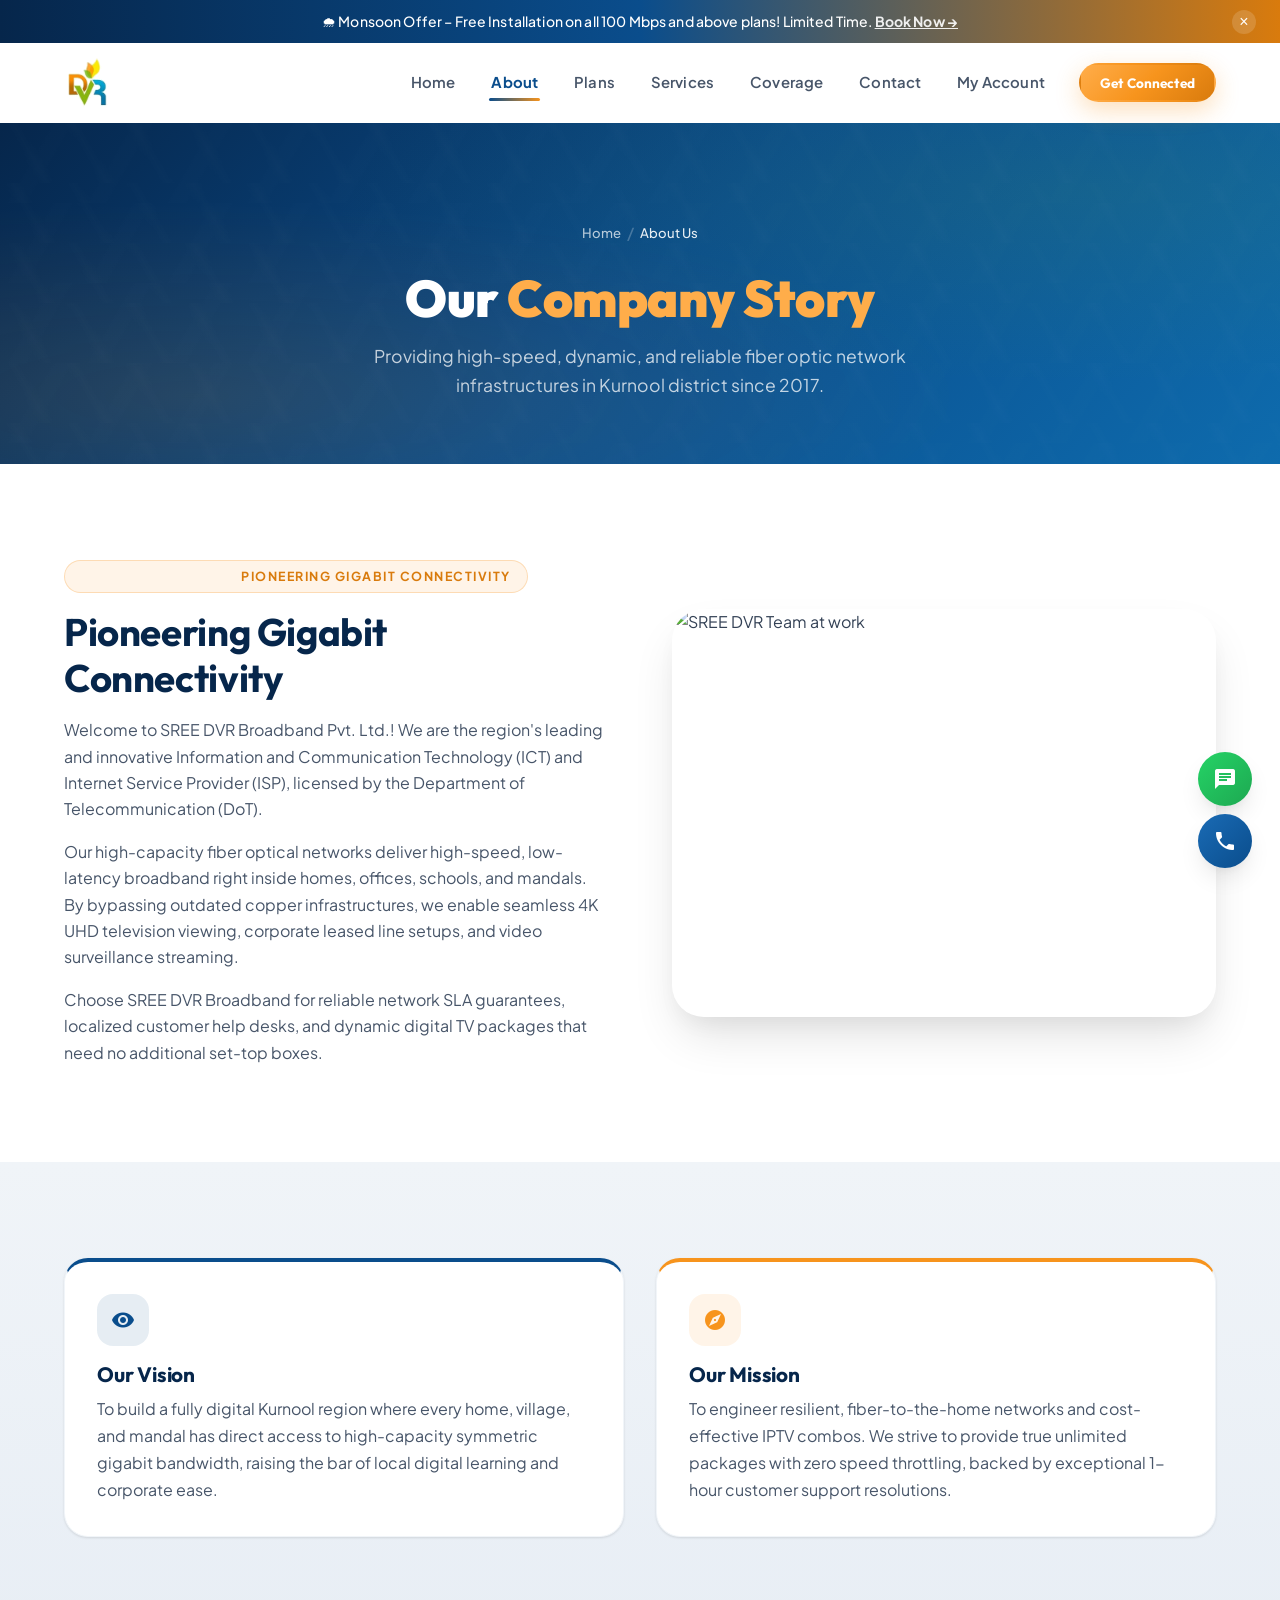
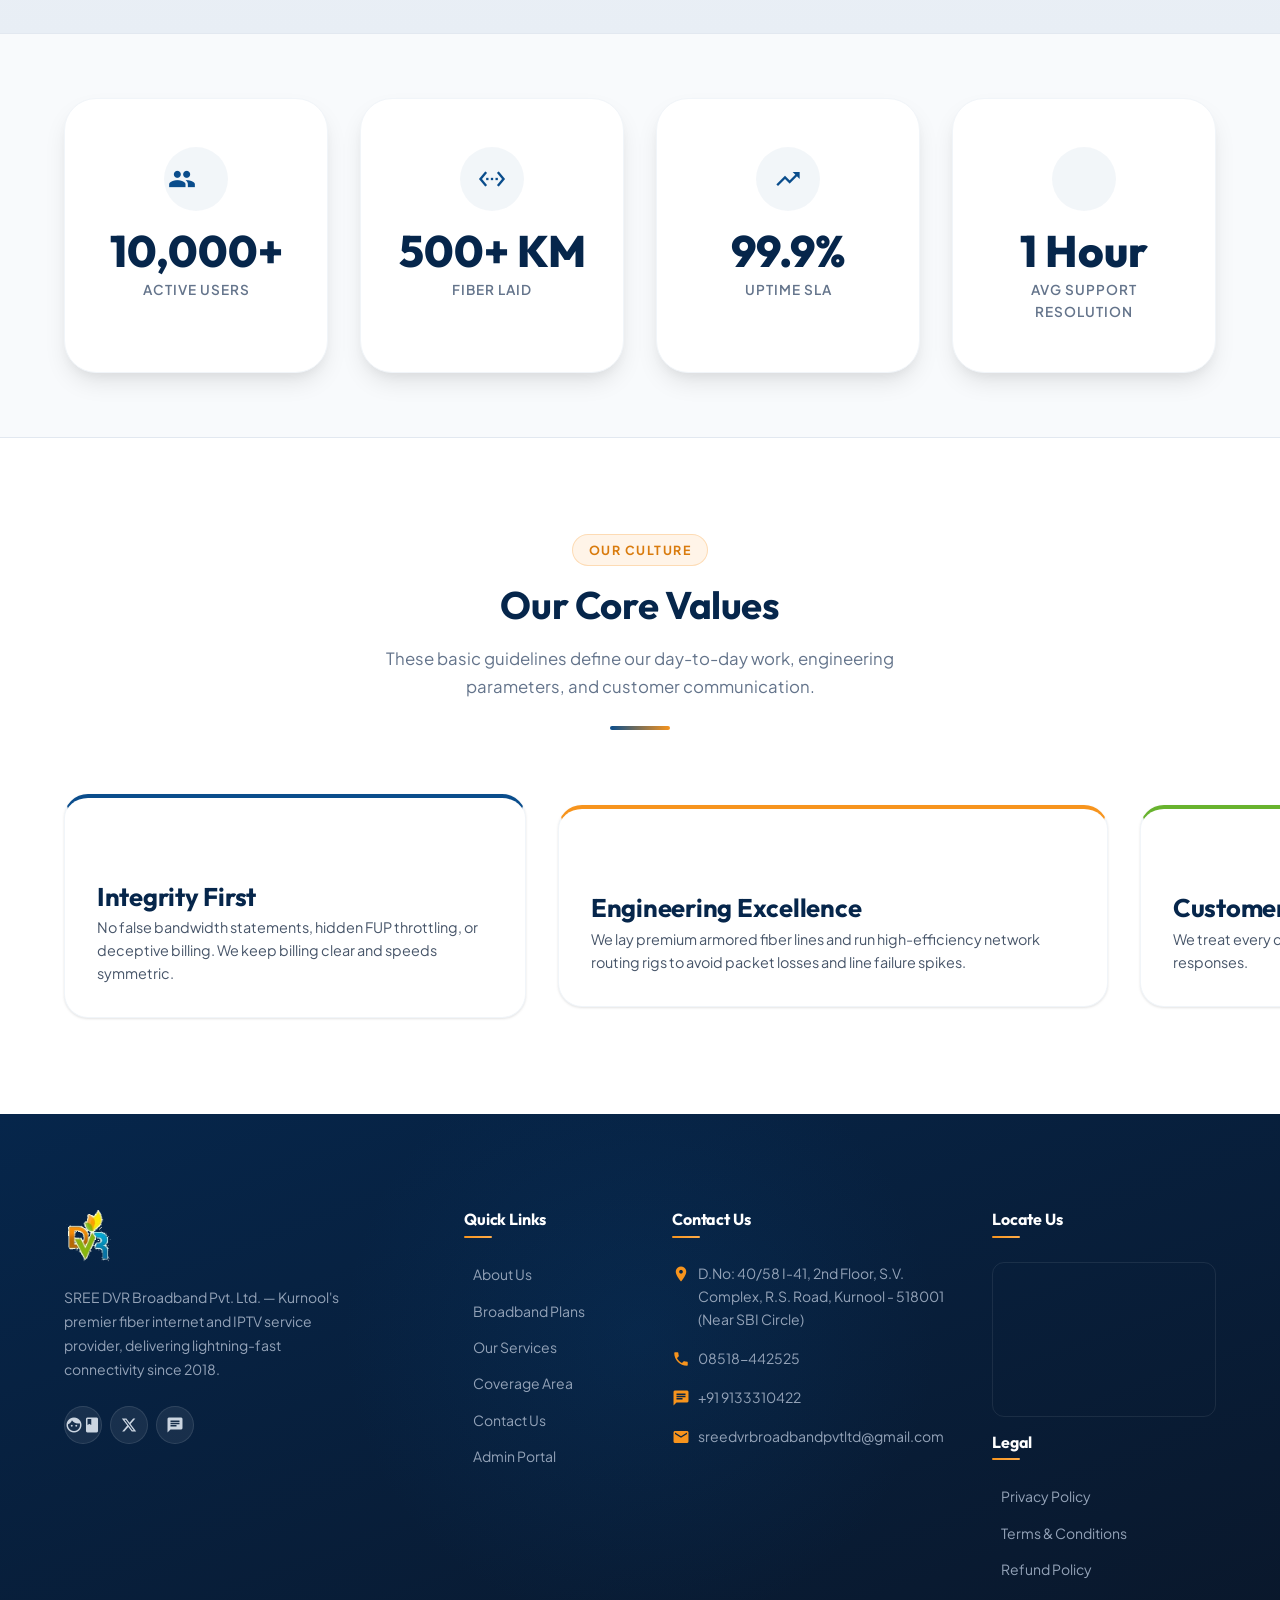
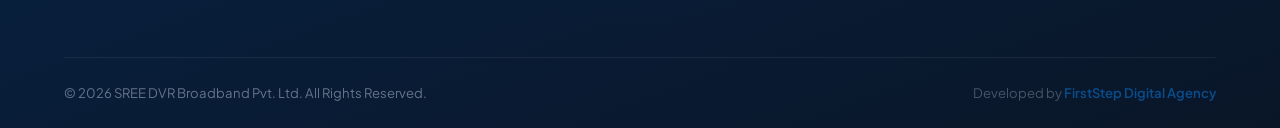
==== commit 64a567d3: "Update footer developer credits to FirstStep Digital Agency" ====
--- a/about.html
+++ b/about.html
@@ -216,7 +216,7 @@
 
             <div class="footer-bottom">
                 <p>&copy; 2026 SREE DVR Broadband Pvt. Ltd. All Rights Reserved.</p>
-                <p style="color:var(--gray-600);">Made with ❤️ for Kurnool</p>
+                <p style="color:var(--gray-600);">Developed by <a href="https://www.firststepdigitalagency.com" target="_blank" style="color:var(--primary); text-decoration:none; font-weight:600; transition:color 0.2s;">FirstStep Digital Agency</a></p>
             </div>
         </div>
     </footer>
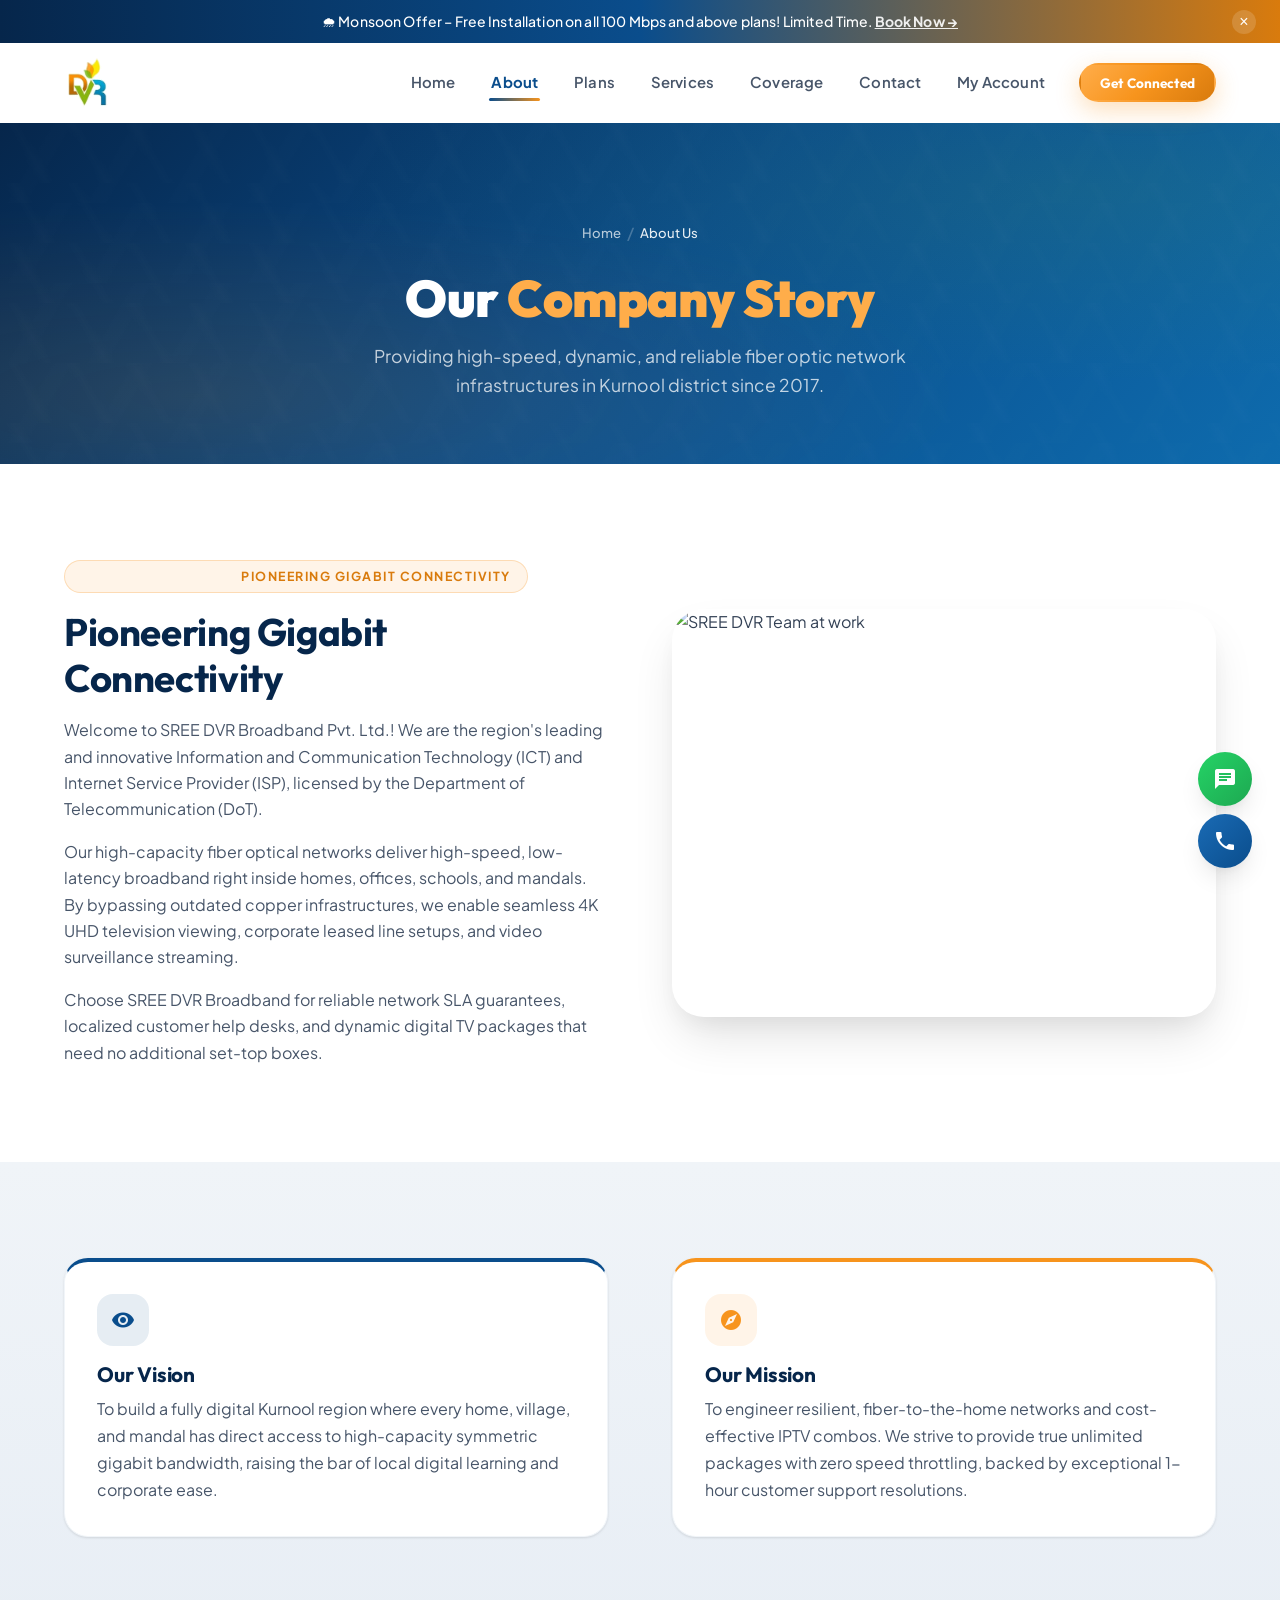
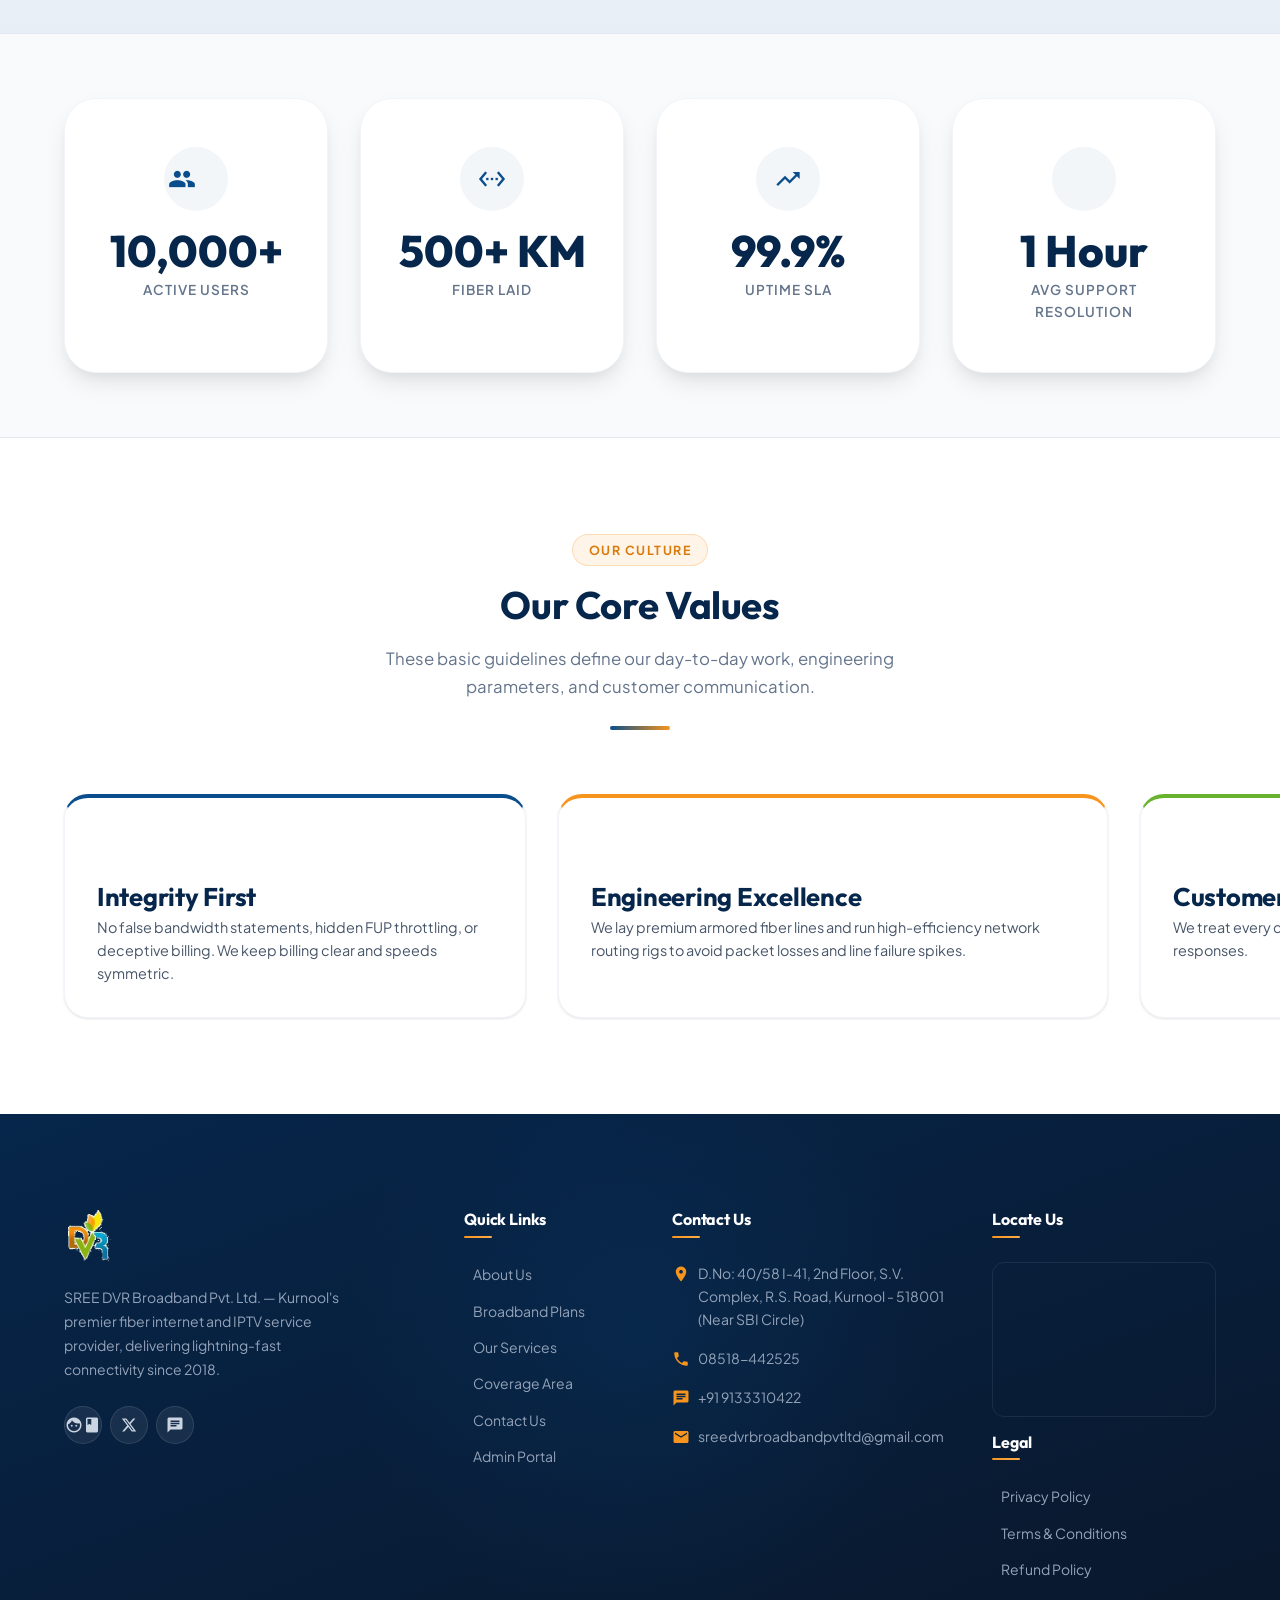
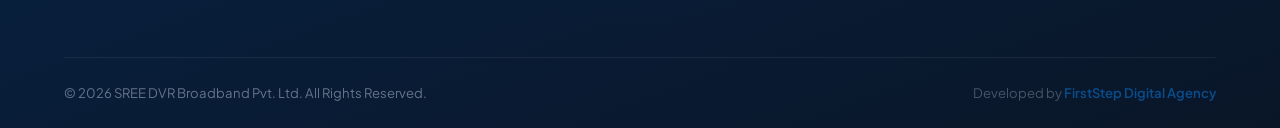
==== commit 363d0c09: "Fix mobile responsiveness on About grids, navigation z-index, and grid card minmax widths" ====
--- a/about.html
+++ b/about.html
@@ -81,7 +81,7 @@
     <!-- Vision & Mission Strip -->
     <section class="page-section-alt">
         <div class="container">
-            <div style="display:grid; grid-template-columns:1fr 1fr; gap:var(--space-xl);" class="split-layout">
+            <div class="split-layout">
                 <div class="value-card animate-on-scroll slide-left" style="border-top: 4px solid var(--primary);">
                     <div class="value-icon" style="background:rgba(var(--primary-rgb),0.1); color:var(--primary);">
                         <span class="material-icons">visibility</span>
@@ -138,7 +138,7 @@
                 <div class="divider-line"></div>
             </div>
             
-            <div style="display:grid; grid-template-columns:repeat(3,1fr); gap:var(--space-xl);" class="split-layout">
+            <div class="values-grid">
                 <div class="value-card text-center animate-on-scroll fade-up stagger-1" style="border-top:4px solid var(--primary);">
                     <span class="material-icons" style="font-size:44px; color:var(--primary); margin-bottom:var(--space-sm);">handshake</span>
                     <h3 style="margin-bottom:var(--space-xs);">Integrity First</h3>
--- a/css/main.css
+++ b/css/main.css
@@ -489,7 +489,7 @@
         gap: var(--space-lg);
         transition: right var(--transition-normal);
         box-shadow: -8px 0 40px rgba(6,38,75,0.15);
-        z-index: calc(var(--z-sticky) - 1);
+        z-index: var(--z-overlay);
     }
 
     .nav-menu.open { right: 0; }
@@ -511,7 +511,7 @@
 /* --- Global Grid Layouts --- */
 .plans-grid {
     display: grid;
-    grid-template-columns: repeat(auto-fit, minmax(310px, 1fr));
+    grid-template-columns: repeat(auto-fit, minmax(280px, 1fr));
     gap: var(--space-xl);
     margin-top: var(--space-xl);
 }
@@ -537,14 +537,14 @@
 
 .testimonials-grid {
     display: grid;
-    grid-template-columns: repeat(auto-fit, minmax(290px, 1fr));
+    grid-template-columns: repeat(auto-fit, minmax(280px, 1fr));
     gap: var(--space-xl);
     margin-top: var(--space-xl);
 }
 
 .blog-grid {
     display: grid;
-    grid-template-columns: repeat(auto-fit, minmax(290px, 1fr));
+    grid-template-columns: repeat(auto-fit, minmax(280px, 1fr));
     gap: var(--space-xl);
     margin-top: var(--space-xl);
 }
--- a/css/pages.css
+++ b/css/pages.css
@@ -619,3 +619,24 @@
     margin-top: var(--space-lg);
 }
 
+/* --- Core Values Grid --- */
+.values-grid {
+    display: grid;
+    grid-template-columns: repeat(3, 1fr);
+    gap: var(--space-xl);
+    margin-top: var(--space-xl);
+}
+
+@media (max-width: 992px) {
+    .values-grid {
+        grid-template-columns: repeat(2, 1fr);
+    }
+}
+
+@media (max-width: 600px) {
+    .values-grid {
+        grid-template-columns: 1fr;
+    }
+}
+
+
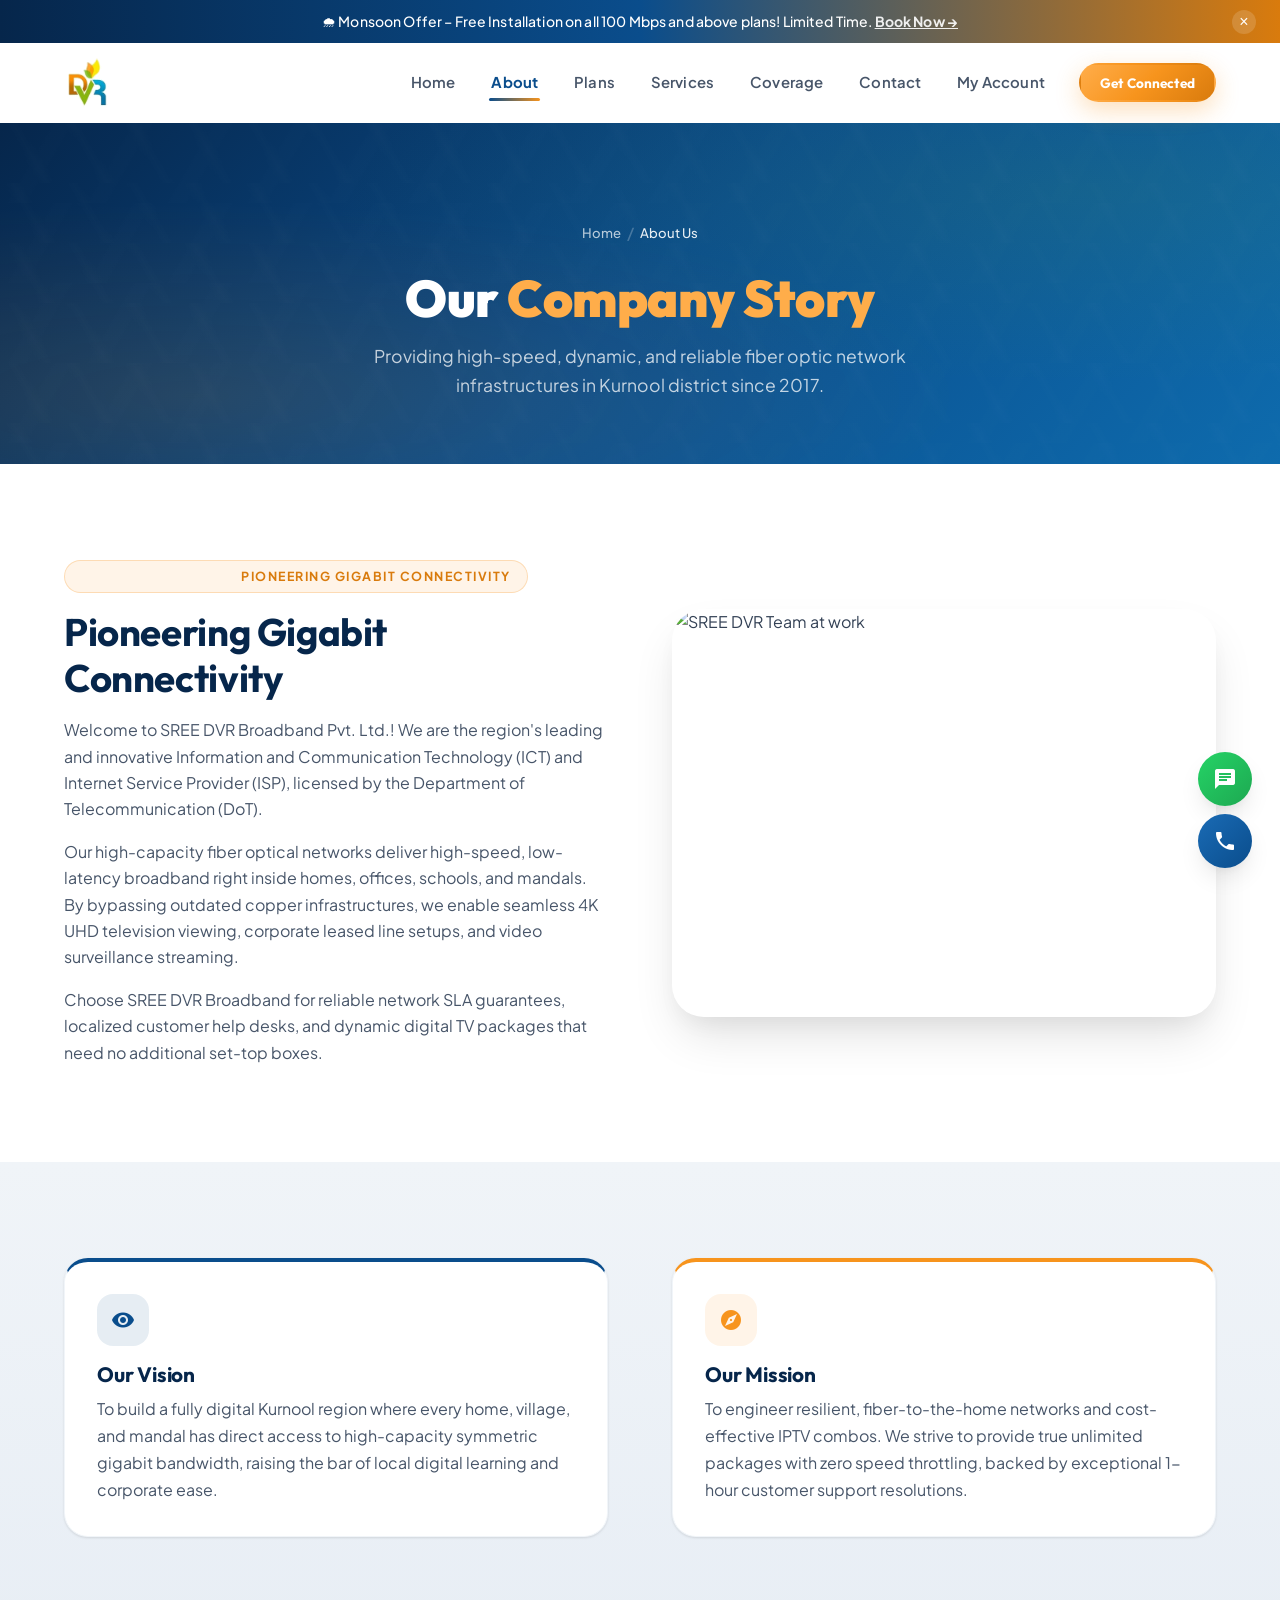
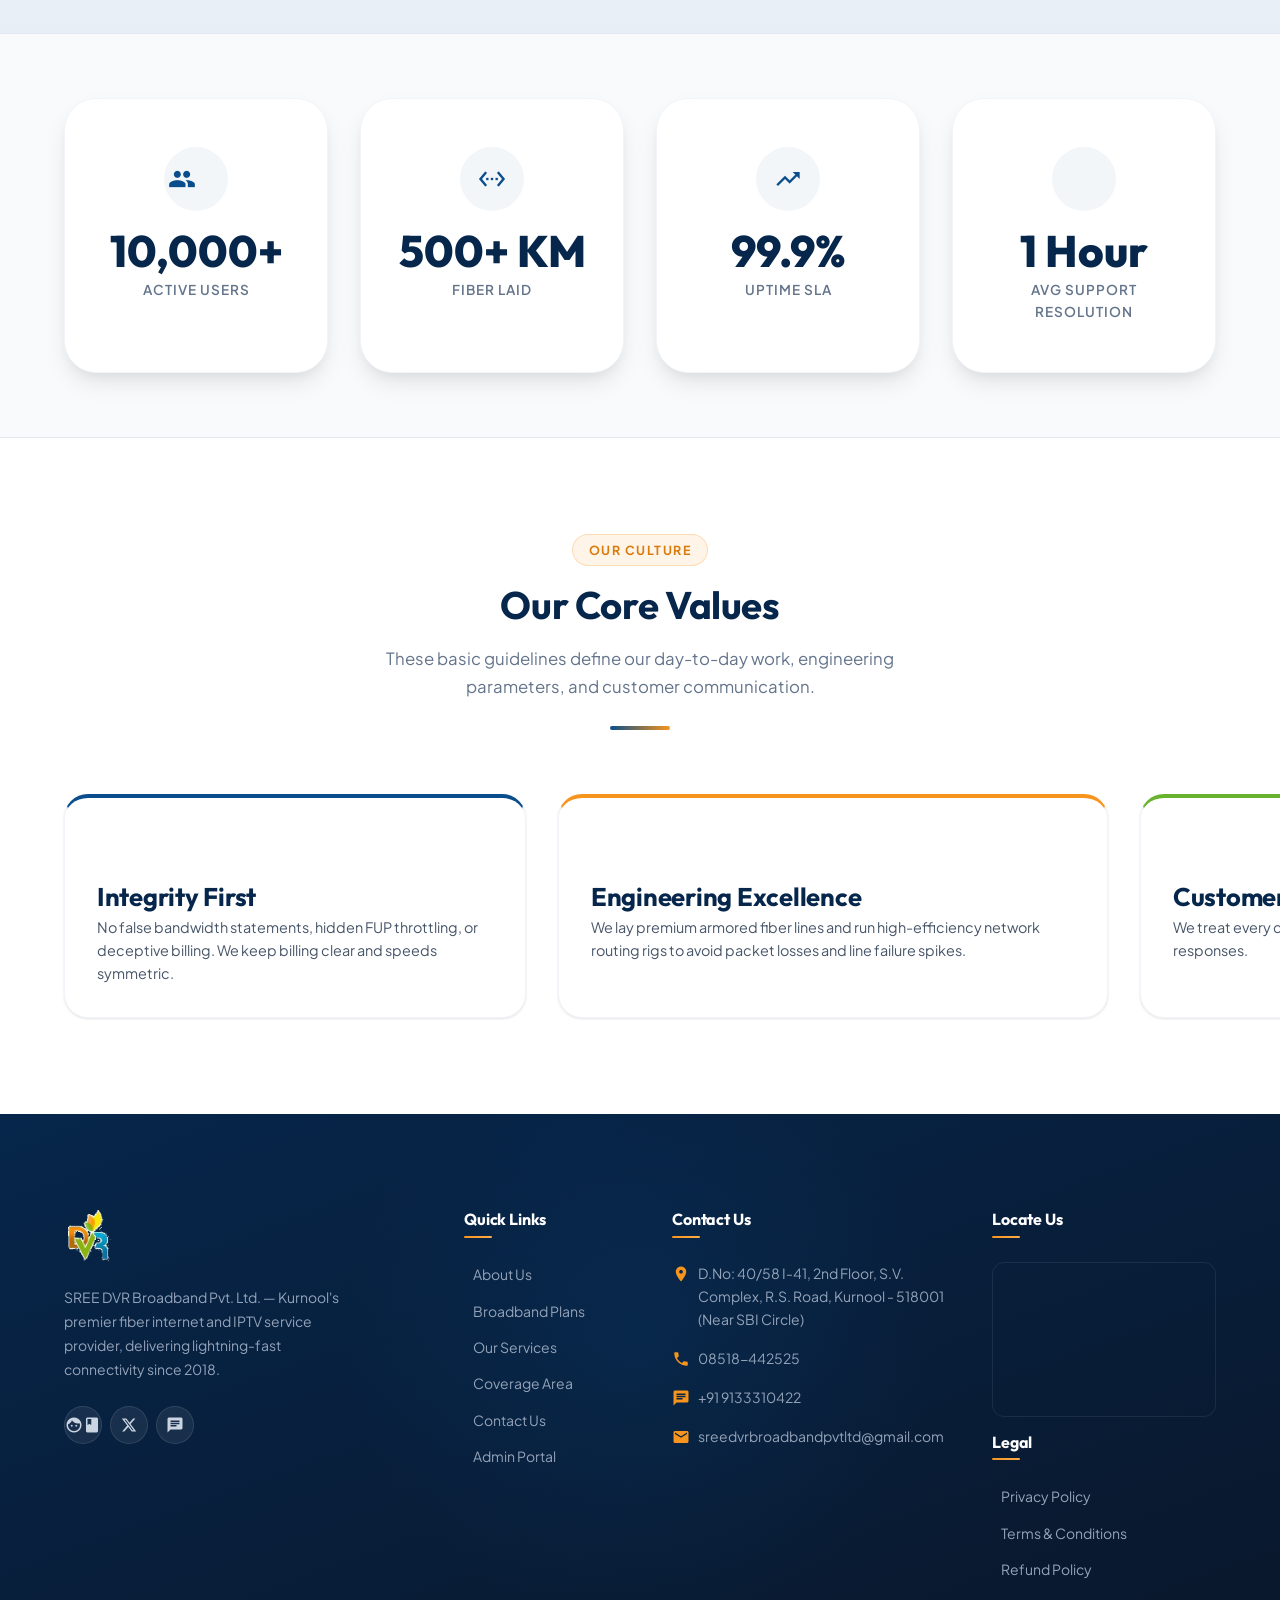
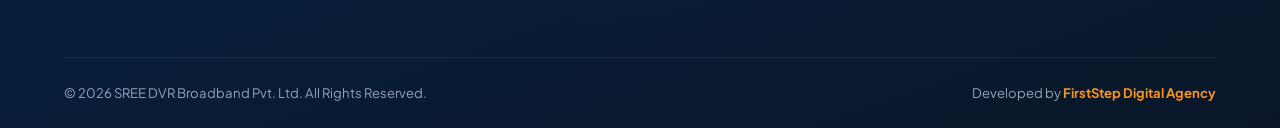
==== commit 70705feb: "Fix footer bottom text contrast: change copyright to var(--gray-400) and style developer link with v" ====
--- a/about.html
+++ b/about.html
@@ -28,7 +28,7 @@
             <a href="index.html" class="brand-logo">
                 <img src="images/logo.png" alt="SREE DVR Broadband">
             </a>
-            <nav class="nav-menu" id="navMenu">
+            <nav class="nav-menu desktop-only" id="navMenu">
                 <a href="index.html" class="nav-link">Home</a>
                 <a href="about.html" class="nav-link active">About</a>
                 <a href="plans.html" class="nav-link">Plans</a>
@@ -44,6 +44,30 @@
         </div>
     </header>
 
+    <!-- Mobile Drawer Overlay -->
+    <div class="drawer-overlay" id="drawerOverlay"></div>
+
+    <!-- Mobile Navigation Drawer -->
+    <div class="mobile-drawer" id="mobileDrawer">
+        <div class="drawer-header">
+            <a href="index.html" class="brand-logo">
+                <img src="images/logo.png" alt="SREE DVR Broadband">
+            </a>
+            <button class="drawer-close" id="drawerClose" aria-label="Close Menu">&times;</button>
+        </div>
+        <nav class="drawer-menu">
+            <a href="index.html" class="drawer-link ">Home</a>
+            <a href="about.html" class="drawer-link active">About</a>
+            <a href="plans.html" class="drawer-link ">Plans</a>
+            <a href="services.html" class="drawer-link ">Services</a>
+            <a href="coverage.html" class="drawer-link ">Coverage</a>
+            <a href="contact.html" class="drawer-link ">Contact</a>
+            <a href="https://myaccount.dvrbroadband.net/" class="drawer-link" target="_blank">My Account</a>
+            <button onclick="openEnquiryModal('Mobile Drawer')" class="btn btn-secondary btn-block" style="margin-top: var(--space-lg);">Get Connected</button>
+        </nav>
+    </div>
+
+
     <!-- Page Hero -->
     <section class="page-hero">
         <div class="page-hero-inner container animate-on-scroll fade-up">
@@ -216,7 +240,7 @@
 
             <div class="footer-bottom">
                 <p>&copy; 2026 SREE DVR Broadband Pvt. Ltd. All Rights Reserved.</p>
-                <p style="color:var(--gray-600);">Developed by <a href="https://www.firststepdigitalagency.com" target="_blank" style="color:var(--primary); text-decoration:none; font-weight:600; transition:color 0.2s;">FirstStep Digital Agency</a></p>
+                <p class="developer-credit">Developed by <a href="https://www.firststepdigitalagency.com" target="_blank">FirstStep Digital Agency</a></p>
             </div>
         </div>
     </footer>
--- a/css/main.css
+++ b/css/main.css
@@ -17,6 +17,7 @@
     -webkit-font-smoothing: antialiased;
     -moz-osx-font-smoothing: grayscale;
     text-rendering: optimizeLegibility;
+    overflow-x: hidden;
 }
 
 body {
@@ -399,14 +400,30 @@
     font-size: 0.82rem;
     flex-wrap: wrap;
     gap: var(--space-md);
-    color: var(--gray-500);
+    color: var(--gray-400);
     position: relative;
 }
 
 .footer-bottom-links { display: flex; gap: var(--space-lg); }
 
-.footer-bottom-links a { color: var(--gray-500); }
+.footer-bottom-links a { color: var(--gray-400); }
 .footer-bottom-links a:hover { color: var(--secondary); }
+
+.developer-credit {
+    color: var(--gray-400);
+    font-size: 0.82rem;
+}
+
+.developer-credit a {
+    color: var(--secondary);
+    text-decoration: none;
+    font-weight: 700;
+    transition: color var(--transition-fast);
+}
+
+.developer-credit a:hover {
+    color: var(--secondary-light);
+}
 
 /* ============================================================
    GLOBAL SECTION HEADERS
@@ -430,6 +447,7 @@
     letter-spacing: 1.5px;
     text-transform: uppercase;
     margin-bottom: var(--space-md);
+    white-space: nowrap;
 }
 
 .section-title {
@@ -477,22 +495,8 @@
     .menu-toggle { display: flex; flex-direction: column; }
 
     .nav-menu {
-        position: fixed;
-        top: 0;
-        right: -100%;
-        width: min(320px, 85%);
-        height: 100vh;
-        background: #fff;
-        flex-direction: column;
-        align-items: flex-start;
-        padding: 100px var(--space-xl) var(--space-xl);
-        gap: var(--space-lg);
-        transition: right var(--transition-normal);
-        box-shadow: -8px 0 40px rgba(6,38,75,0.15);
-        z-index: var(--z-overlay);
+        display: none !important;
     }
-
-    .nav-menu.open { right: 0; }
 
     .nav-link { font-size: 1.1rem; width: 100%; }
 
--- a/css/components.css
+++ b/css/components.css
@@ -1306,3 +1306,96 @@
     color: var(--secondary-dark);
     border: 1px solid rgba(247,148,29,0.3);
 }
+
+/* --- Mobile Drawer Navigation (Direct body child to prevent WebKit sticky-header containing block bug) --- */
+.mobile-drawer {
+    position: fixed;
+    top: 0;
+    right: -100%;
+    width: min(300px, 85%);
+    height: 100vh;
+    background: #fff;
+    z-index: var(--z-tooltip); /* 2000 */
+    box-shadow: -8px 0 40px rgba(6,38,75,0.15);
+    transition: right var(--transition-normal);
+    display: none;
+    flex-direction: column;
+    padding: var(--space-xl);
+}
+
+.mobile-drawer.open {
+    right: 0 !important;
+}
+
+.drawer-header {
+    display: flex;
+    justify-content: space-between;
+    align-items: center;
+    border-bottom: 1px solid var(--gray-100);
+    padding-bottom: var(--space-md);
+    margin-bottom: var(--space-xl);
+}
+
+.drawer-header img {
+    height: 40px;
+    width: auto;
+}
+
+.drawer-close {
+    background: none;
+    border: none;
+    font-size: 2.2rem;
+    color: var(--navy);
+    cursor: pointer;
+    line-height: 1;
+}
+
+.drawer-menu {
+    display: flex;
+    flex-direction: column;
+    gap: var(--space-lg);
+}
+
+.drawer-link {
+    font-family: var(--font-heading);
+    font-weight: 700;
+    font-size: 1.1rem;
+    color: var(--navy);
+    text-decoration: none;
+    padding: var(--space-xs) 0;
+    border-bottom: 1px solid transparent;
+    transition: all var(--transition-fast);
+}
+
+.drawer-link.active, .drawer-link:hover {
+    color: var(--primary);
+    padding-left: 5px;
+}
+
+/* Drawer overlay backdrop */
+.drawer-overlay {
+    position: fixed;
+    inset: 0;
+    background: rgba(6, 38, 75, 0.4);
+    backdrop-filter: blur(4px);
+    -webkit-backdrop-filter: blur(4px);
+    z-index: calc(var(--z-tooltip) - 1); /* 1999 */
+    opacity: 0;
+    pointer-events: none;
+    transition: opacity var(--transition-normal);
+}
+
+.drawer-overlay.open {
+    opacity: 1;
+    pointer-events: auto;
+}
+
+@media (max-width: 768px) {
+    .desktop-only {
+        display: none !important;
+    }
+    .mobile-drawer {
+        display: flex;
+    }
+}
+
--- a/css/pages.css
+++ b/css/pages.css
@@ -639,4 +639,11 @@
     }
 }
 
-
+@media (max-width: 768px) {
+    #availability {
+        margin-top: var(--space-md) !important;
+    }
+}
+
+
+
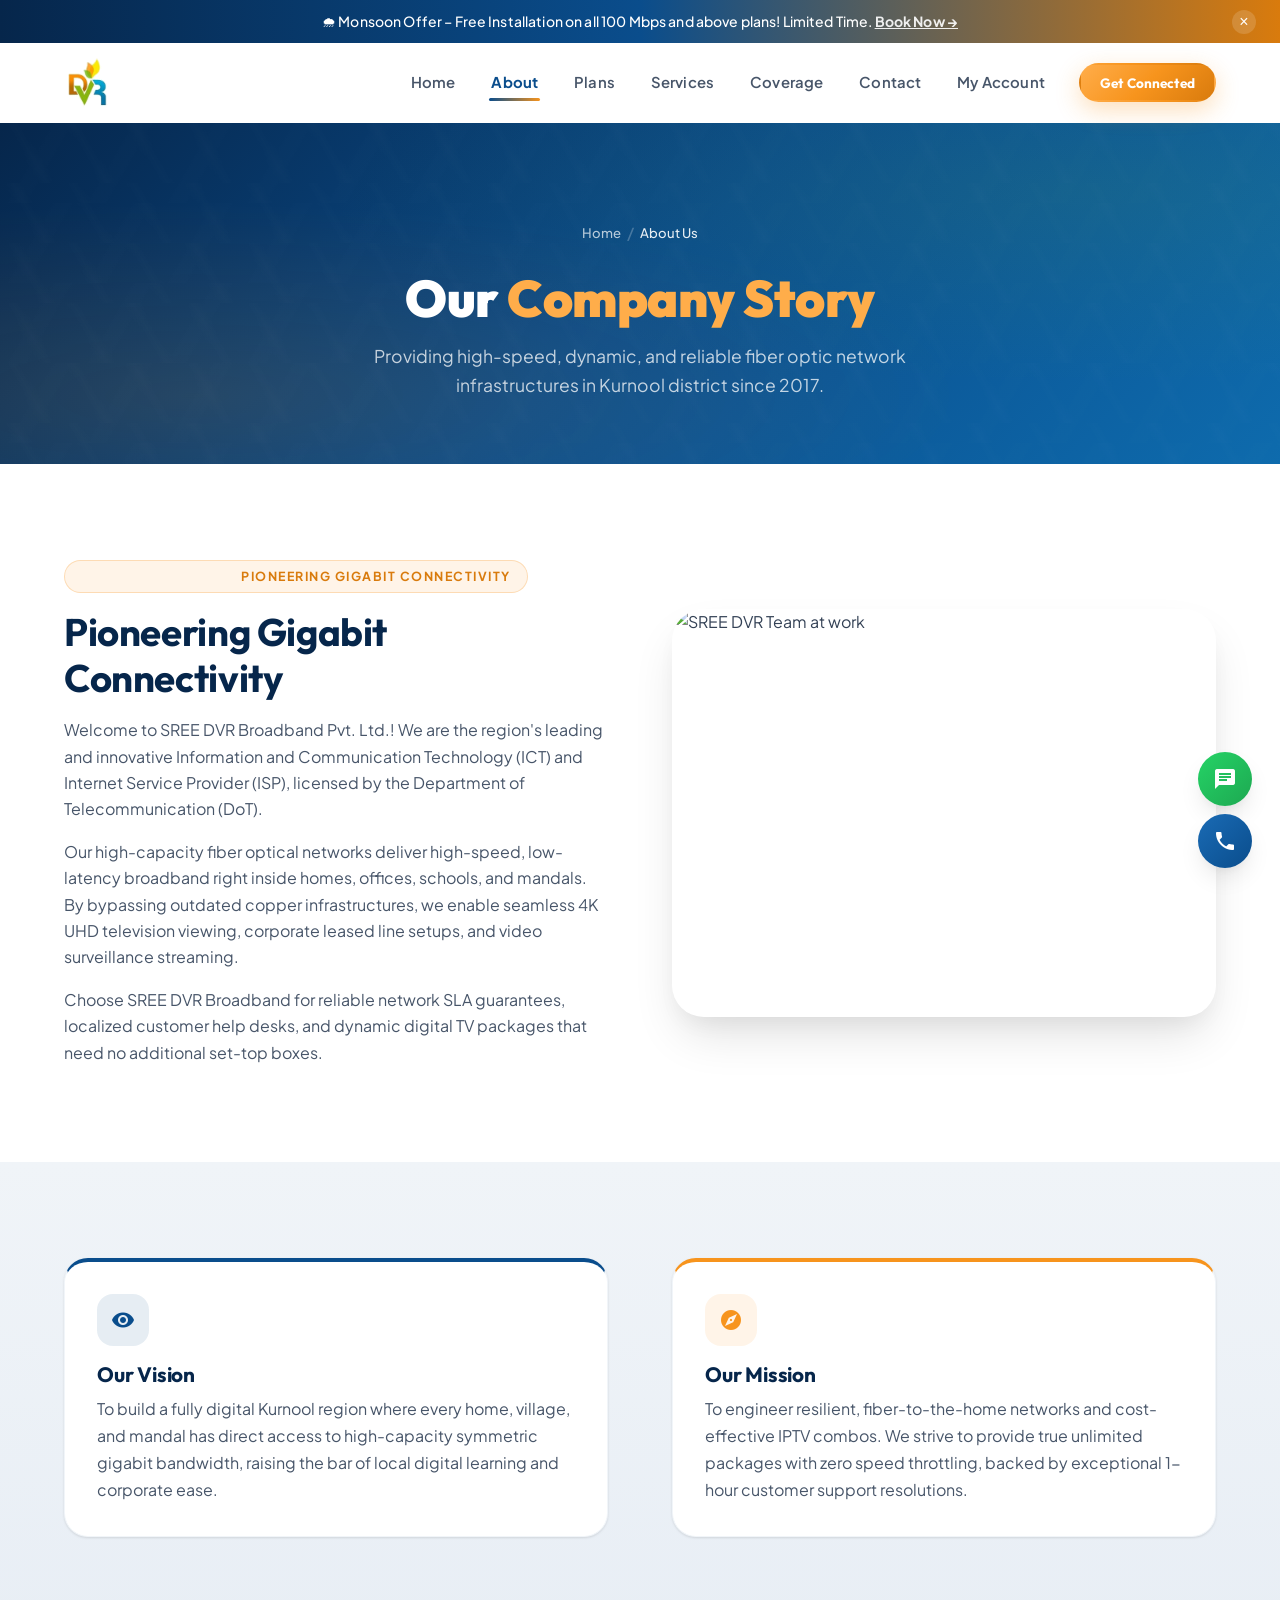
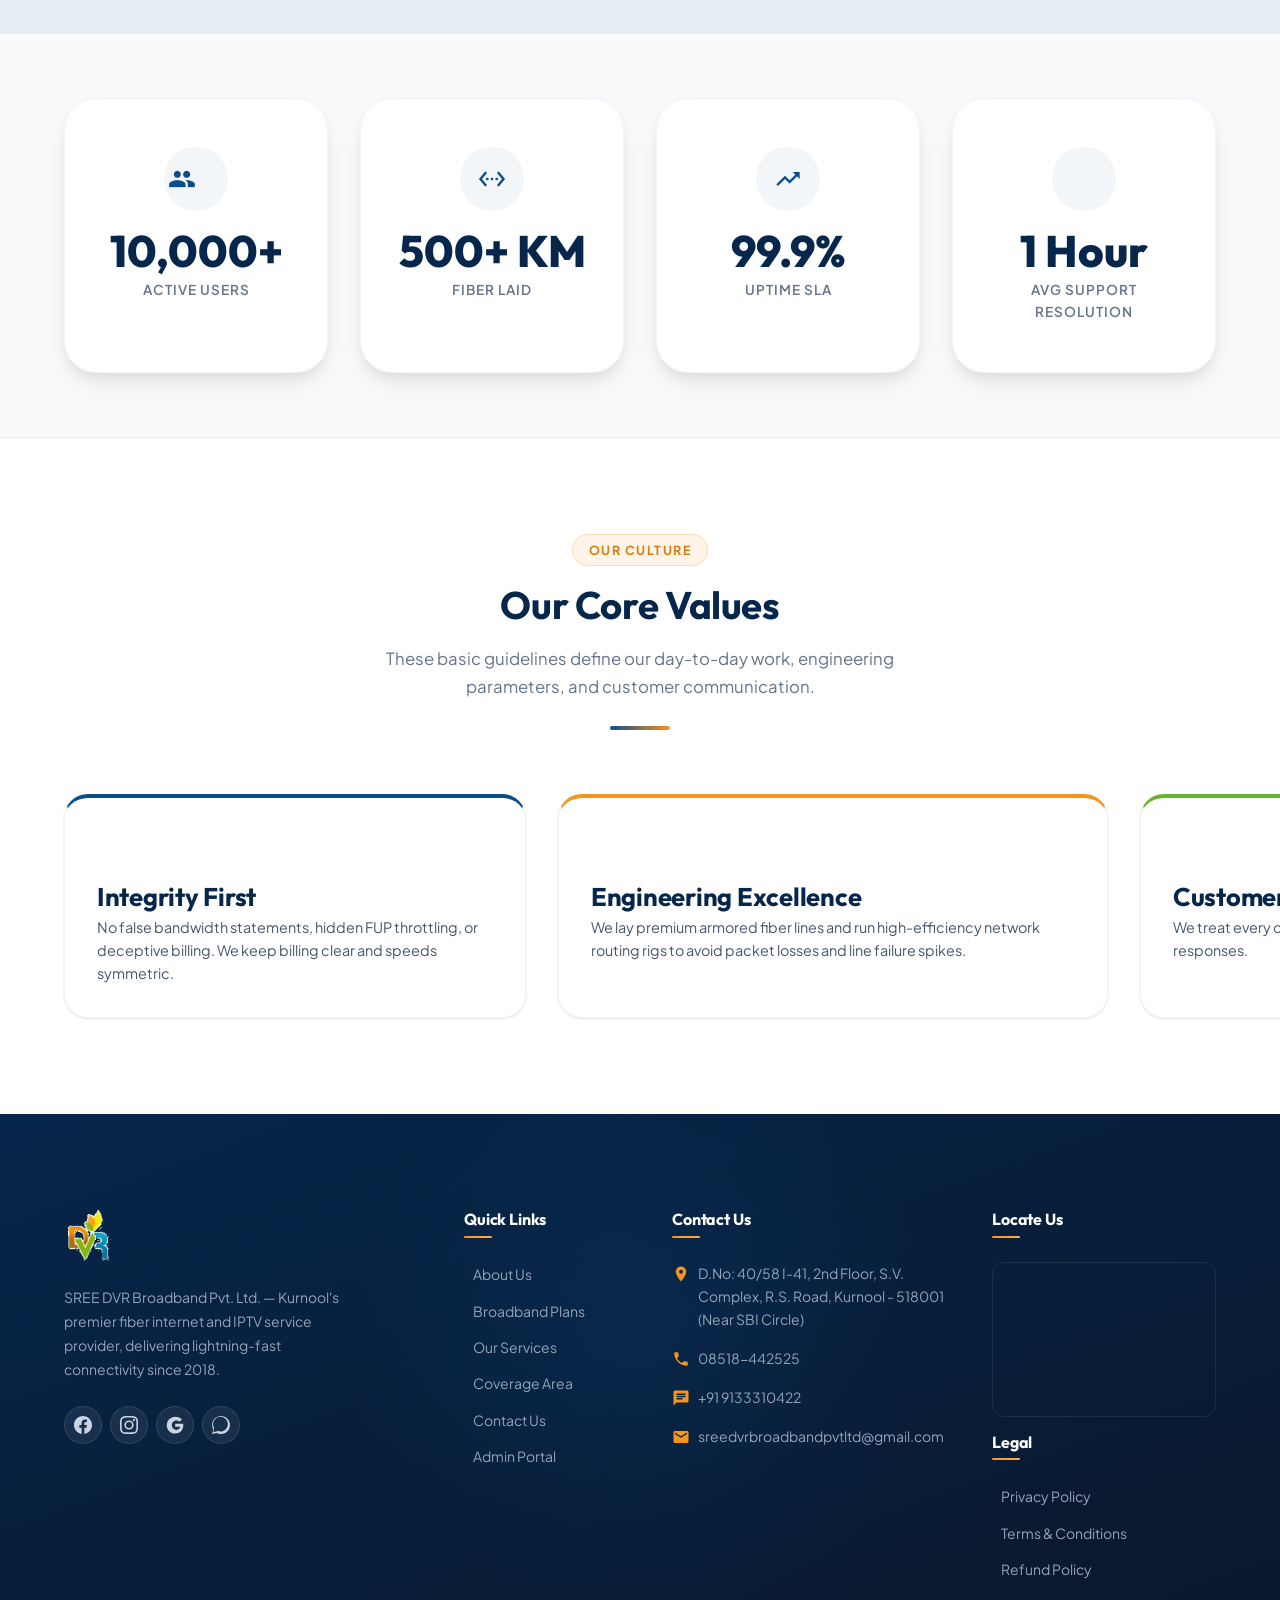
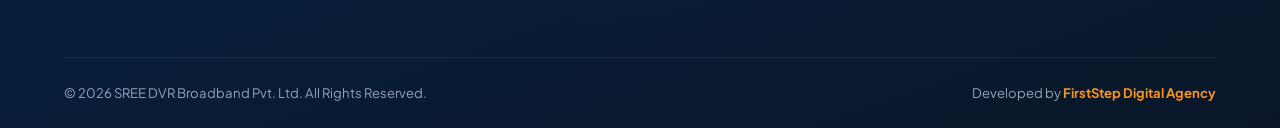
==== commit c5e756a7: "Update footer social links and icons with new Facebook and Instagram links, add Google placeholder i" ====
--- a/about.html
+++ b/about.html
@@ -3,9 +3,56 @@
 <head>
     <meta charset="UTF-8">
     <meta name="viewport" content="width=device-width, initial-scale=1.0">
-    <title>About Us | SREE DVR Broadband Pvt. Ltd.</title>
-    <meta name="description" content="Discover SREE DVR Broadband's journey, our mission, vision, values, and how we deliver Kurnool's most reliable fiber optic network.">
-
+
+    <!-- ===== PRIMARY SEO ===== -->
+    <title>About DVR Broadband | Kurnool's Leading Fiber ISP Since 2018 | SREE DVR</title>
+    <meta name="description" content="Learn about SREE DVR Broadband Pvt. Ltd. – Kurnool's most trusted fiber internet provider since 2018. Our mission, vision, team, and commitment to bringing fast, affordable broadband to Andhra Pradesh & Telangana.">
+    <meta name="keywords" content="about DVR broadband, DVR broadband company Kurnool, SREE DVR broadband history, fiber ISP Kurnool, internet provider Kurnool since 2018, best broadband company Andhra Pradesh, DVR broadband about us">
+    <meta name="author" content="SREE DVR Broadband Pvt. Ltd.">
+    <meta name="robots" content="index, follow">
+    <link rel="canonical" href="https://abdulkabeer-dev.github.io/dvr-website/about.html">
+    <meta name="geo.region" content="IN-AP">
+    <meta name="geo.placename" content="Kurnool, Andhra Pradesh, India">
+
+    <!-- ===== OPEN GRAPH ===== -->
+    <meta property="og:type" content="website">
+    <meta property="og:url" content="https://abdulkabeer-dev.github.io/dvr-website/about.html">
+    <meta property="og:title" content="About DVR Broadband | Kurnool's Leading Fiber ISP Since 2018">
+    <meta property="og:description" content="SREE DVR Broadband – Kurnool's trusted fiber internet and IPTV provider since 2018. Serving 5000+ subscribers across Andhra Pradesh.">
+    <meta property="og:image" content="https://abdulkabeer-dev.github.io/dvr-website/images/logo.png">
+    <meta property="og:site_name" content="SREE DVR Broadband">
+    <meta name="twitter:card" content="summary_large_image">
+    <meta name="twitter:title" content="About DVR Broadband | Kurnool's Leading Fiber ISP Since 2018">
+    <meta name="twitter:description" content="SREE DVR Broadband – Kurnool's trusted fiber internet and IPTV provider since 2018. Serving 5000+ subscribers across Andhra Pradesh.">
+    <meta name="twitter:image" content="https://abdulkabeer-dev.github.io/dvr-website/images/logo.png">
+
+    <!-- ===== JSON-LD SCHEMA ===== -->
+    <script type="application/ld+json">
+    {
+      "@context": "https://schema.org",
+      "@type": "Organization",
+      "name": "SREE DVR Broadband Pvt. Ltd.",
+      "url": "https://abdulkabeer-dev.github.io/dvr-website/",
+      "logo": "https://abdulkabeer-dev.github.io/dvr-website/images/logo.png",
+      "foundingDate": "2018",
+      "description": "Kurnool's leading fiber broadband and IPTV service provider since 2018.",
+      "address": {
+        "@type": "PostalAddress",
+        "streetAddress": "2nd Floor, S.V. Complex, R.S. Road",
+        "addressLocality": "Kurnool",
+        "addressRegion": "Andhra Pradesh",
+        "postalCode": "518001",
+        "addressCountry": "IN"
+      },
+      "contactPoint": {
+        "@type": "ContactPoint",
+        "telephone": "+919133310422",
+        "contactType": "customer service",
+        "areaServed": ["Kurnool", "Andhra Pradesh", "Telangana"],
+        "availableLanguage": ["Telugu", "English", "Hindi"]
+      }
+    }
+    </script>
     <link href="https://fonts.googleapis.com/icon?family=Material+Icons" rel="stylesheet">
     <link rel="stylesheet" href="css/variables.css">
     <link rel="stylesheet" href="css/main.css">
@@ -190,12 +237,17 @@
                     <img src="images/logo.png" alt="SREE DVR Broadband" class="logo-img">
                     <p class="footer-tagline">SREE DVR Broadband Pvt. Ltd. — Kurnool's premier fiber internet and IPTV service provider, delivering lightning-fast connectivity since 2018.</p>
                     <div class="social-links">
-                        <a href="#" class="social-icon"><i class="material-icons" style="font-size:18px;">facebook</i></a>
-                        <a href="#" class="social-icon">
-                            <svg style="width:16px;height:16px;fill:currentColor;" viewBox="0 0 24 24"><path d="M18.244 2.25h3.308l-7.227 8.26 8.502 11.24H16.17l-5.214-6.817L4.99 21.75H1.68l7.73-8.835L1.254 2.25H8.08l4.713 6.231zm-1.161 17.52h1.833L7.084 4.126H5.117z"/></svg>
+                        <a href="https://www.facebook.com/share/1HKsH1YATB/" target="_blank" class="social-icon" aria-label="Facebook">
+                            <svg style="width:18px;height:18px;fill:currentColor;" viewBox="0 0 24 24"><path d="M24 12.073c0-6.627-5.373-12-12-12s-12 5.373-12 12c0 5.99 4.388 10.954 10.125 11.854v-8.385H7.078v-3.47h3.047V9.43c0-3.007 1.792-4.669 4.533-4.669 1.312 0 2.686.235 2.686.235v2.953H15.83c-1.491 0-1.956.925-1.956 1.874v2.25h3.328l-.532 3.47h-2.796v8.385C19.612 23.027 24 18.062 24 12.073z"/></svg>
                         </a>
-                        <a href="https://wa.me/919133310422" target="_blank" class="social-icon">
-                            <i class="material-icons" style="font-size:18px;">chat</i>
+                        <a href="https://www.instagram.com/dvrbroadband?igsh=MW9qcW80eWhsczdjbw==" target="_blank" class="social-icon" aria-label="Instagram">
+                            <svg style="width:18px;height:18px;fill:currentColor;" viewBox="0 0 24 24"><path d="M12 2.163c3.204 0 3.584.012 4.85.07 3.252.148 4.771 1.691 4.919 4.919.058 1.265.069 1.645.069 4.849 0 3.205-.012 3.584-.069 4.849-.149 3.225-1.664 4.771-4.919 4.919-1.266.058-1.644.07-4.85.07-3.204 0-3.584-.012-4.849-.07-3.26-.149-4.771-1.699-4.919-4.92-.058-1.265-.07-1.644-.07-4.849 0-3.204.013-3.583.07-4.849.149-3.227 1.664-4.771 4.919-4.919 1.266-.057 1.645-.069 4.849-.069zM12 0C8.741 0 8.333.014 7.053.072 2.695.272.273 2.69.073 7.051.014 8.333 0 8.741 0 12c0 3.259.014 3.668.072 4.948.2 4.358 2.618 6.78 6.98 6.98 1.281.058 1.689.072 4.948.072 3.259 0 3.668-.014 4.948-.072 4.354-.2 6.782-2.618 6.979-6.98.059-1.28.073-1.689.073-4.948 0-3.259-.014-3.667-.072-4.947-.196-4.354-2.617-6.78-6.979-6.98C15.668.014 15.259 0 12 0zm0 5.838a6.162 6.162 0 100 12.324 6.162 6.162 0 000-12.324zM12 16a4 4 0 110-8 4 4 0 010 8zm6.406-11.845a1.44 1.44 0 100 2.881 1.44 1.44 0 000-2.881z"/></svg>
+                        </a>
+                        <a href="#" target="_blank" class="social-icon" aria-label="Google Business">
+                            <svg style="width:18px;height:18px;fill:currentColor;" viewBox="0 0 24 24"><path d="M12.24 10.285V14.4h6.887c-.648 2.41-2.519 4.113-5.136 4.113-3.41 0-6.19-2.78-6.19-6.19 0-3.41 2.78-6.19 6.19-6.19 1.56 0 2.97.58 4.07 1.536l3.1-3.1C19.3 2.19 15.93 1 12.24 1 6.033 1 1 6.033 1 12.24s5.033 11.24 11.24 11.24c6.478 0 10.793-4.537 10.793-10.985 0-.746-.075-1.432-.209-2.21H12.24z"/></svg>
+                        </a>
+                        <a href="https://wa.me/919133310422" target="_blank" class="social-icon" aria-label="WhatsApp">
+                            <svg style="width:18px;height:18px;fill:currentColor;" viewBox="0 0 24 24"><path d="M.057 24l1.687-6.163c-1.041-1.804-1.588-3.849-1.587-5.946C.06 5.348 5.397.01 12.008.01c3.202.001 6.212 1.246 8.477 3.513 2.266 2.268 3.507 5.28 3.505 8.484-.004 6.657-5.34 11.997-11.953 11.997-2.005-.001-3.973-.502-5.724-1.455L0 24zm6.59-4.846c1.6.95 2.698 1.498 4.632 1.499 5.41.003 9.816-4.394 9.82-9.805.002-2.62-1.018-5.086-2.87-6.94C16.376 2.054 13.91 1.033 11.29 1.03 5.88 1.027 1.474 5.428 1.47 10.84c-.001 1.816.48 3.59 1.39 5.169L1.874 21.66l5.773-1.506z"/></svg>
                         </a>
                     </div>
                 </div>
--- a/css/main.css
+++ b/css/main.css
@@ -455,6 +455,7 @@
     color: var(--navy);
     margin-bottom: var(--space-md);
     line-height: 1.2;
+    text-align: center;
 }
 
 .section-title strong,
--- a/css/components.css
+++ b/css/components.css
@@ -933,7 +933,7 @@
 /* --- Sticky CTA Bar --- */
 .sticky-cta-bar {
     position: fixed;
-    top: var(--header-height);
+    top: 68px;
     left: 0;
     width: 100%;
     background: #fff;
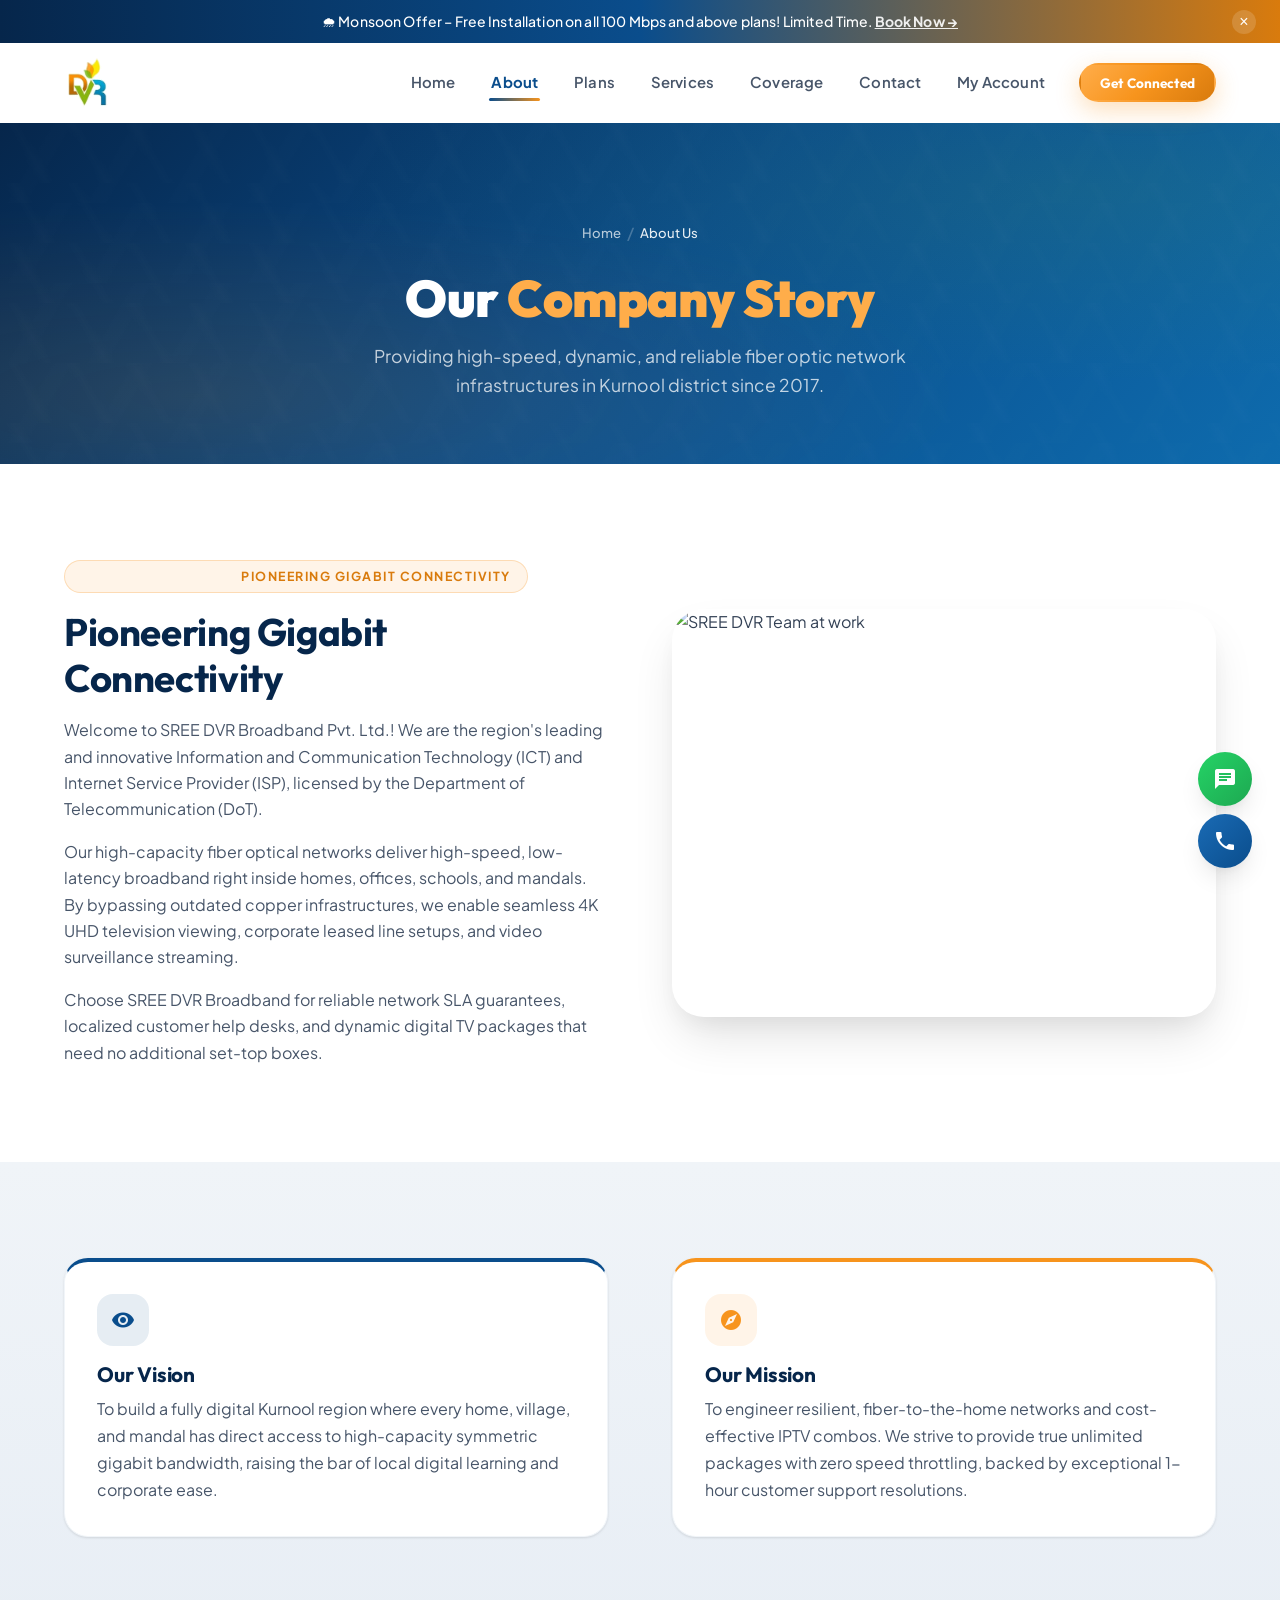
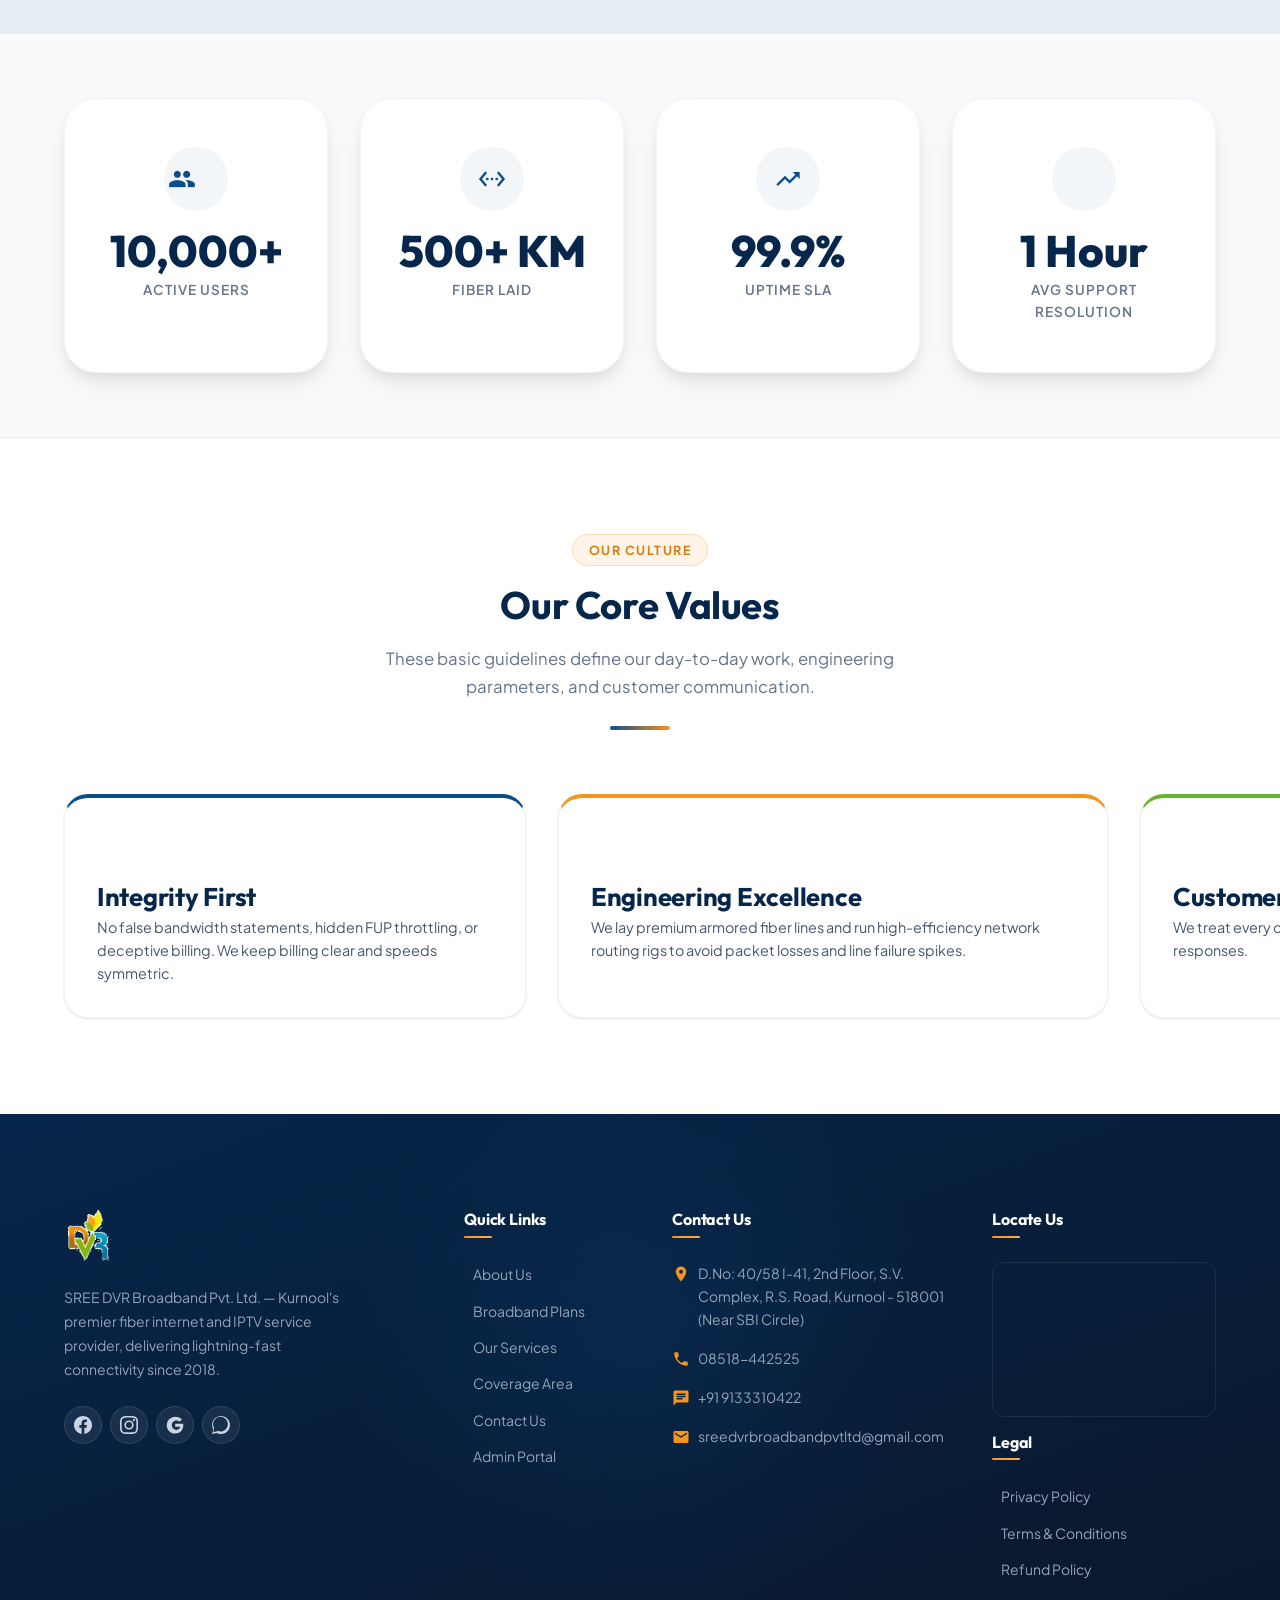
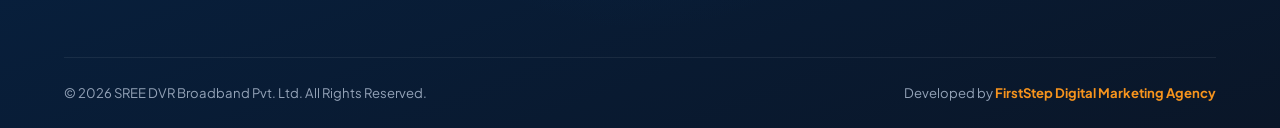
==== commit 9199673f: "Update developer credit to Digital Marketing Agency" ====
--- a/about.html
+++ b/about.html
@@ -292,7 +292,7 @@
 
             <div class="footer-bottom">
                 <p>&copy; 2026 SREE DVR Broadband Pvt. Ltd. All Rights Reserved.</p>
-                <p class="developer-credit">Developed by <a href="https://www.firststepdigitalagency.com" target="_blank">FirstStep Digital Agency</a></p>
+                <p class="developer-credit">Developed by <a href="https://www.firststepdigitalagency.com" target="_blank">FirstStep Digital Marketing Agency</a></p>
             </div>
         </div>
     </footer>
